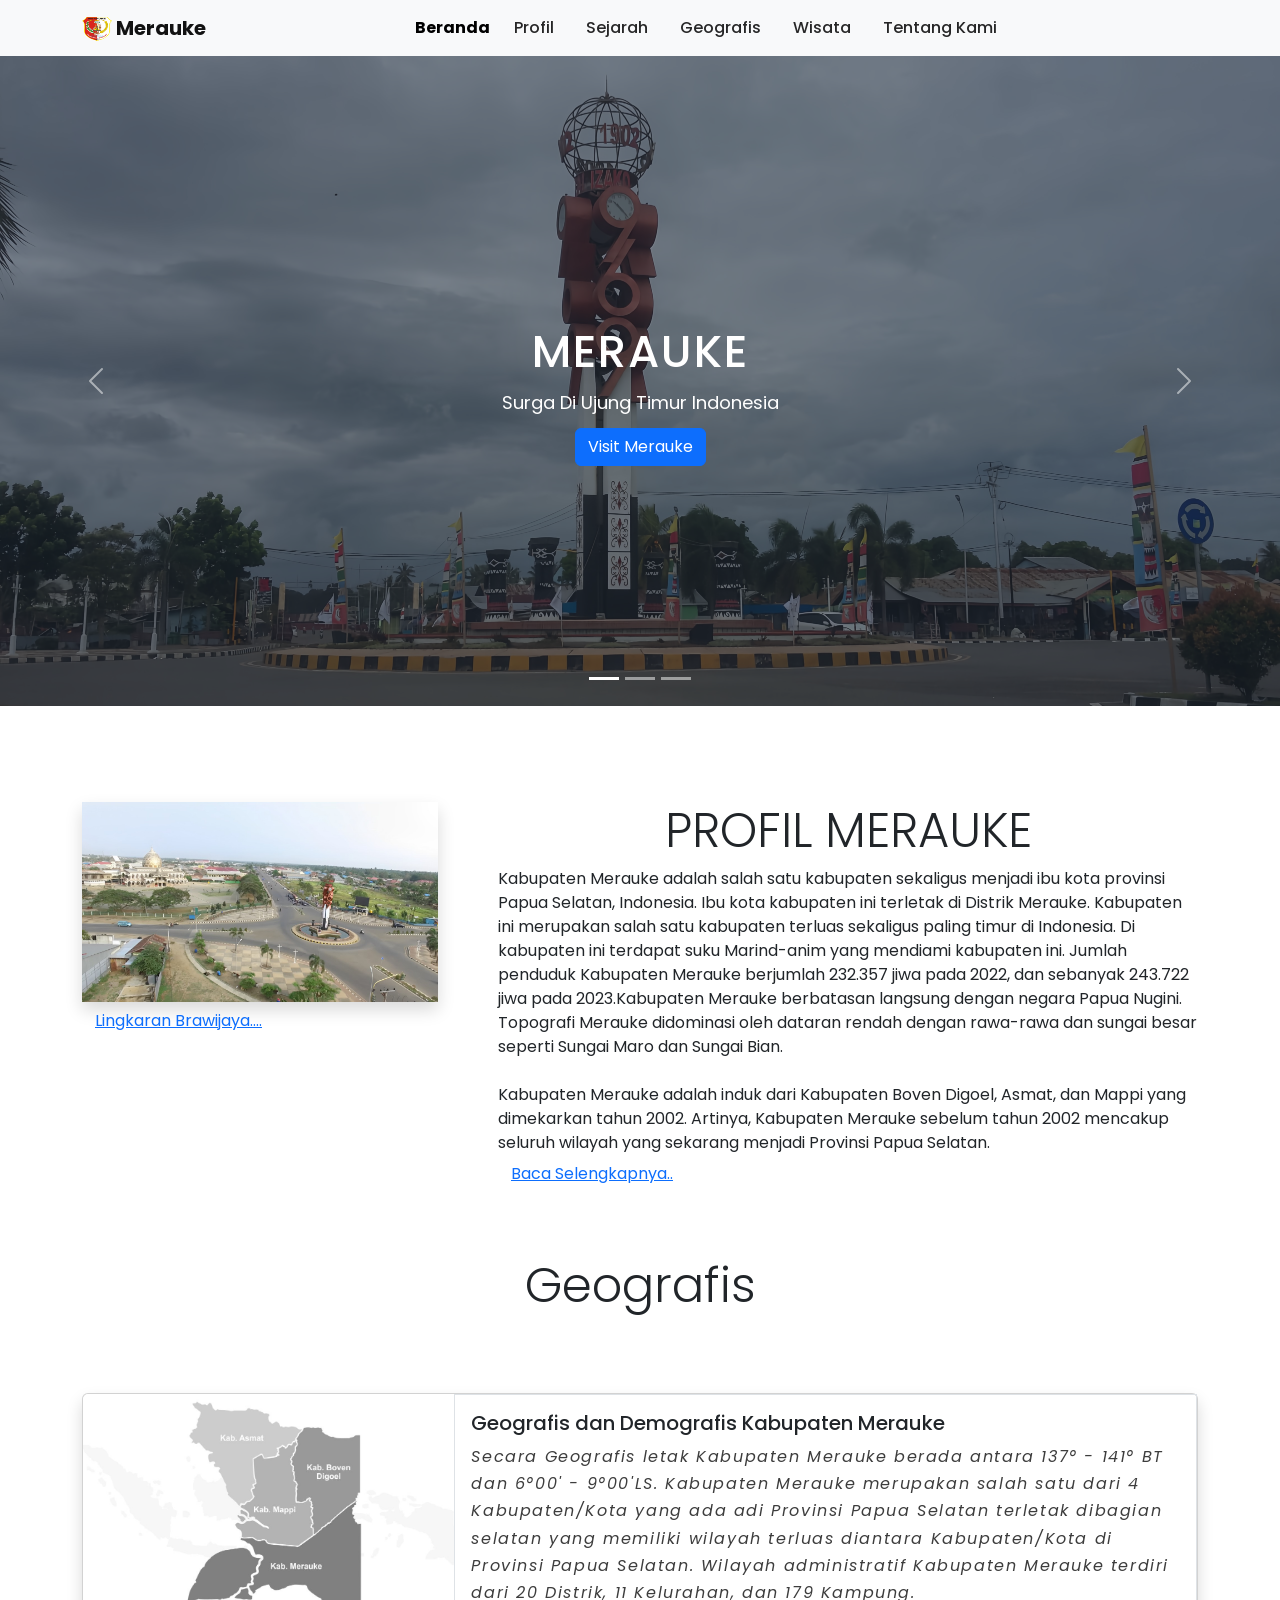
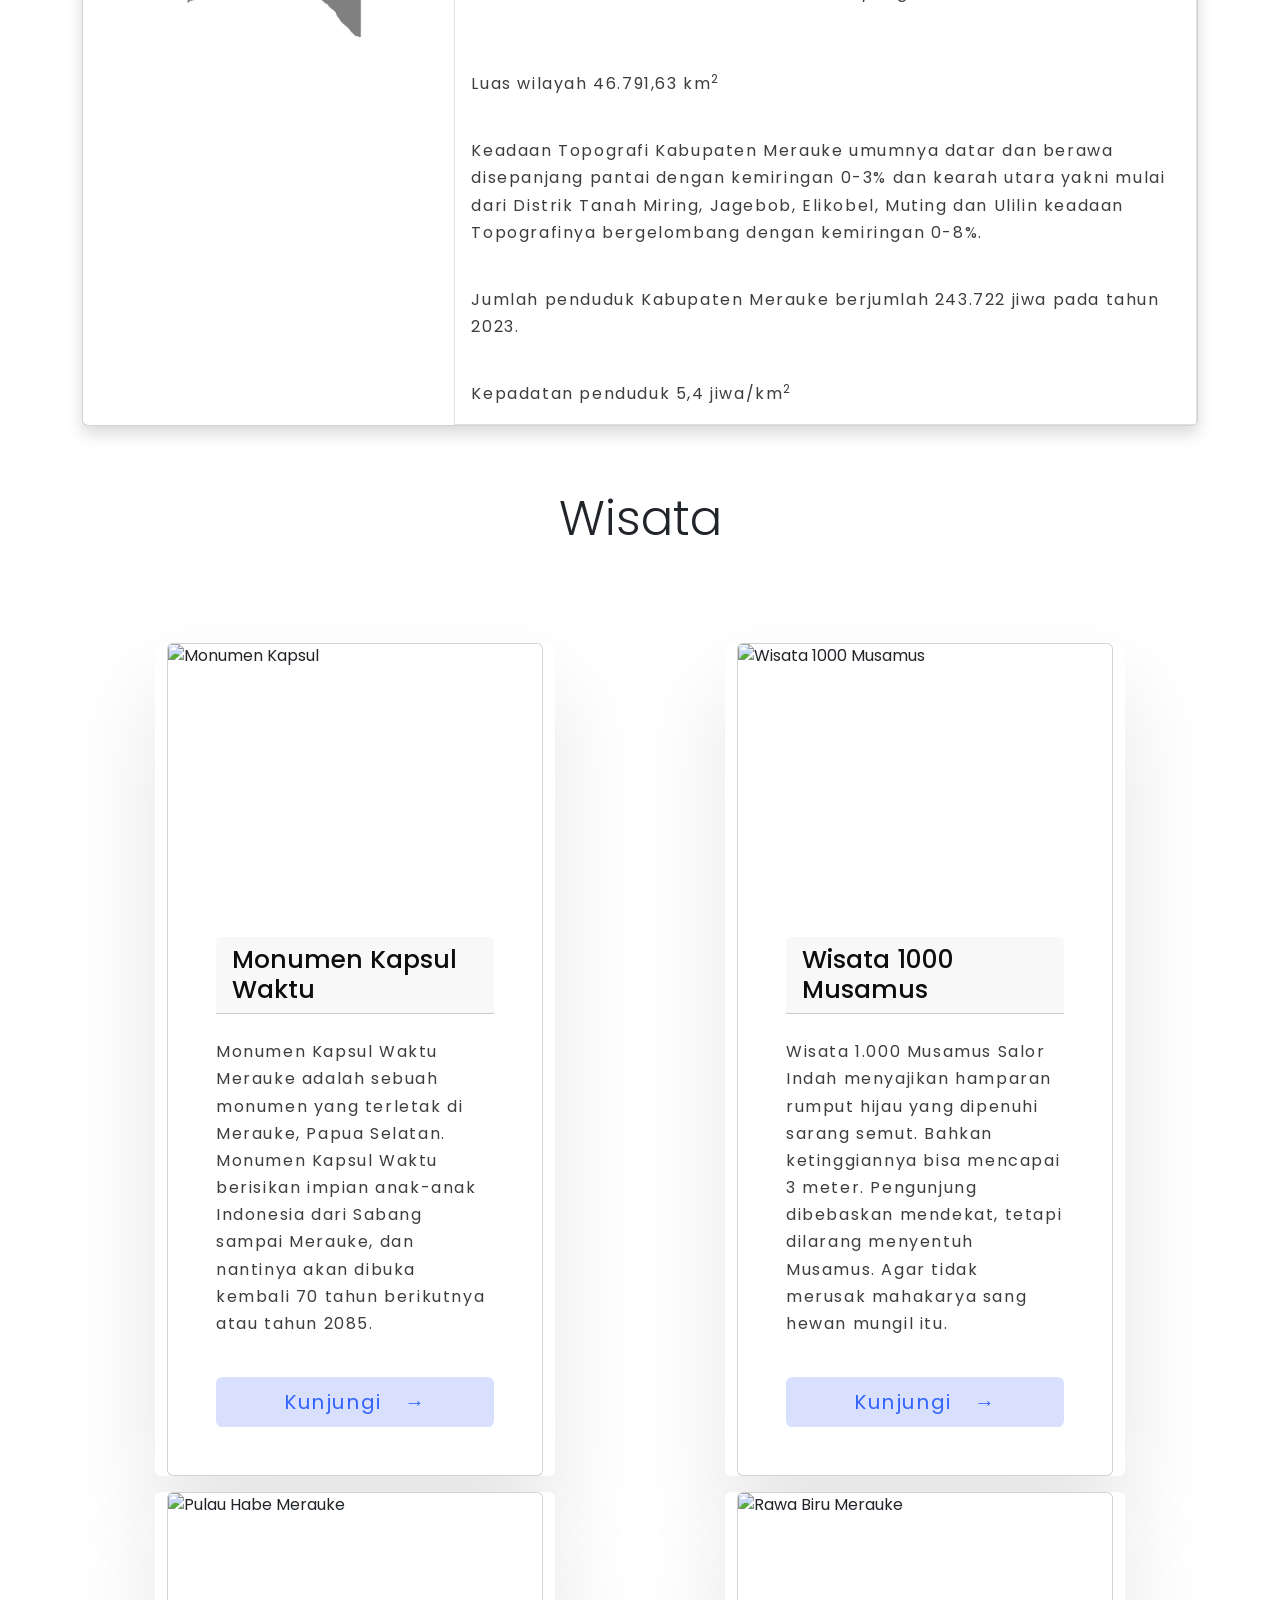
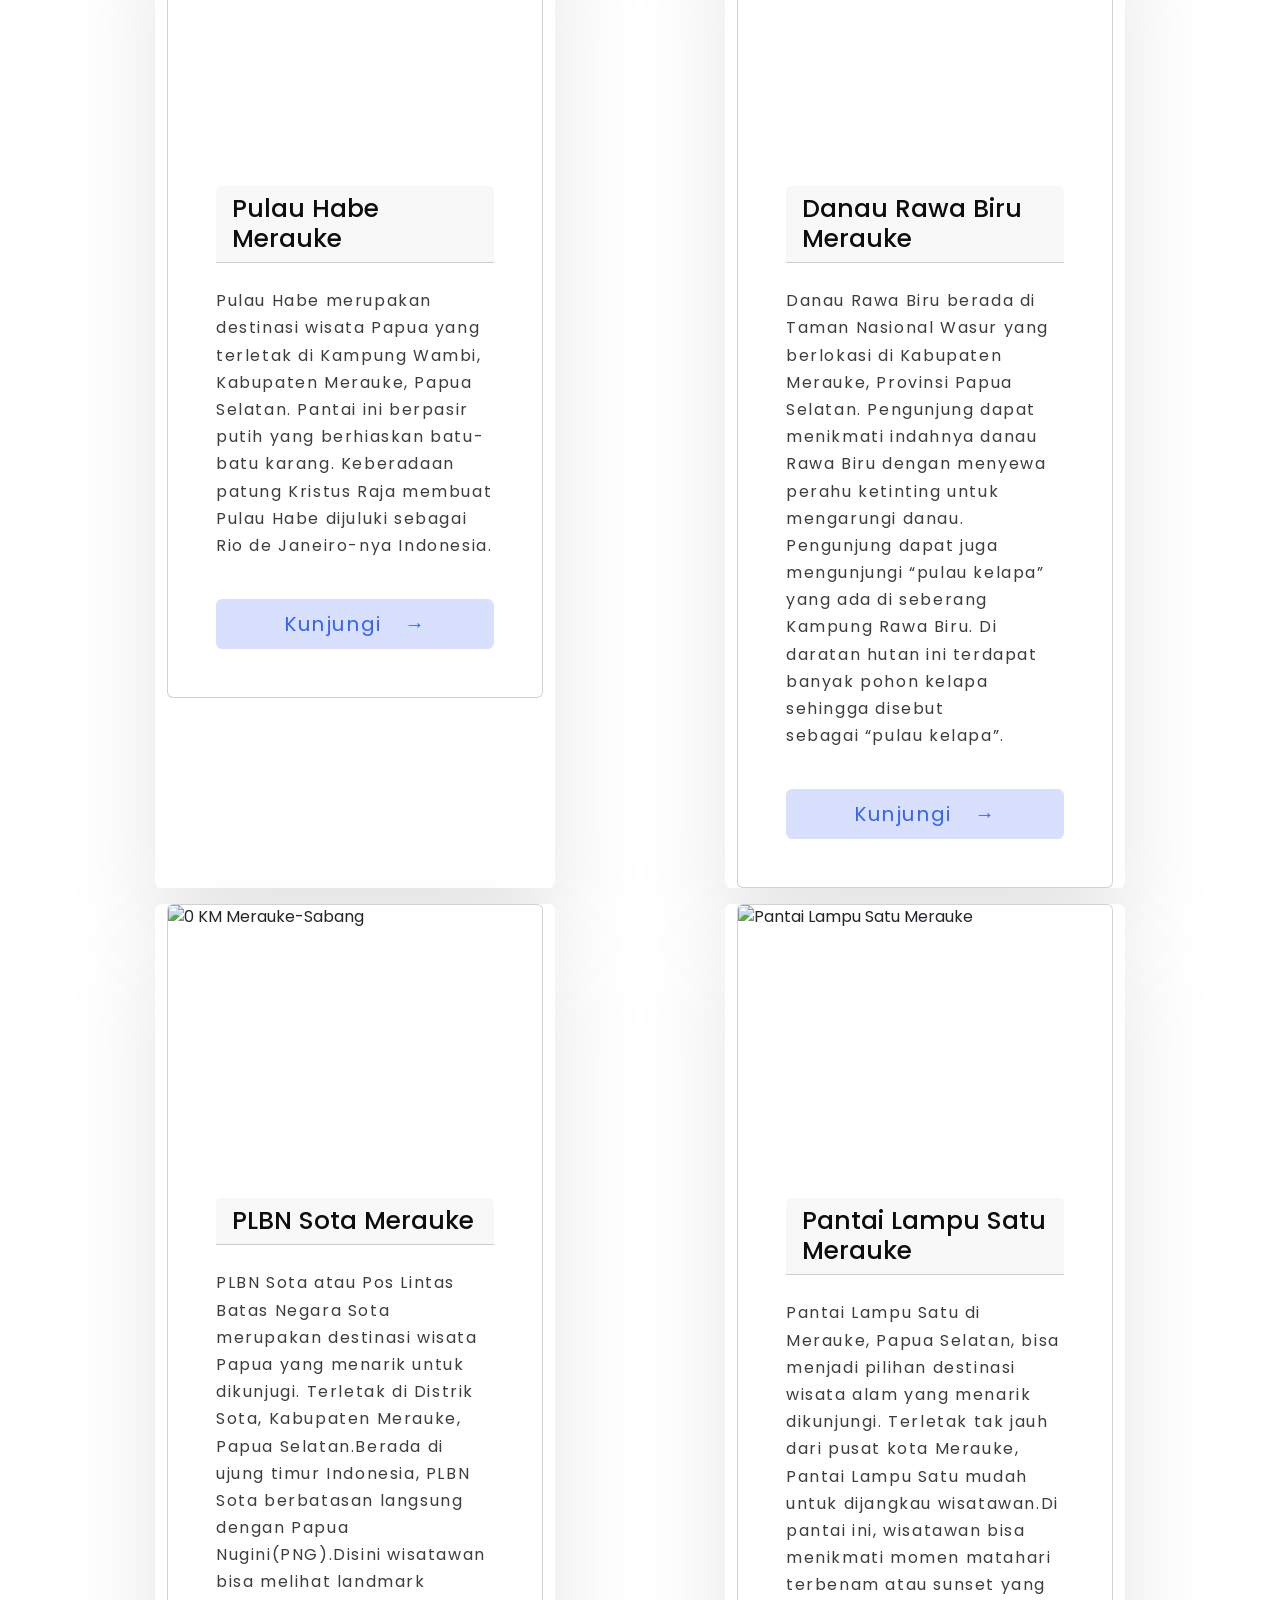
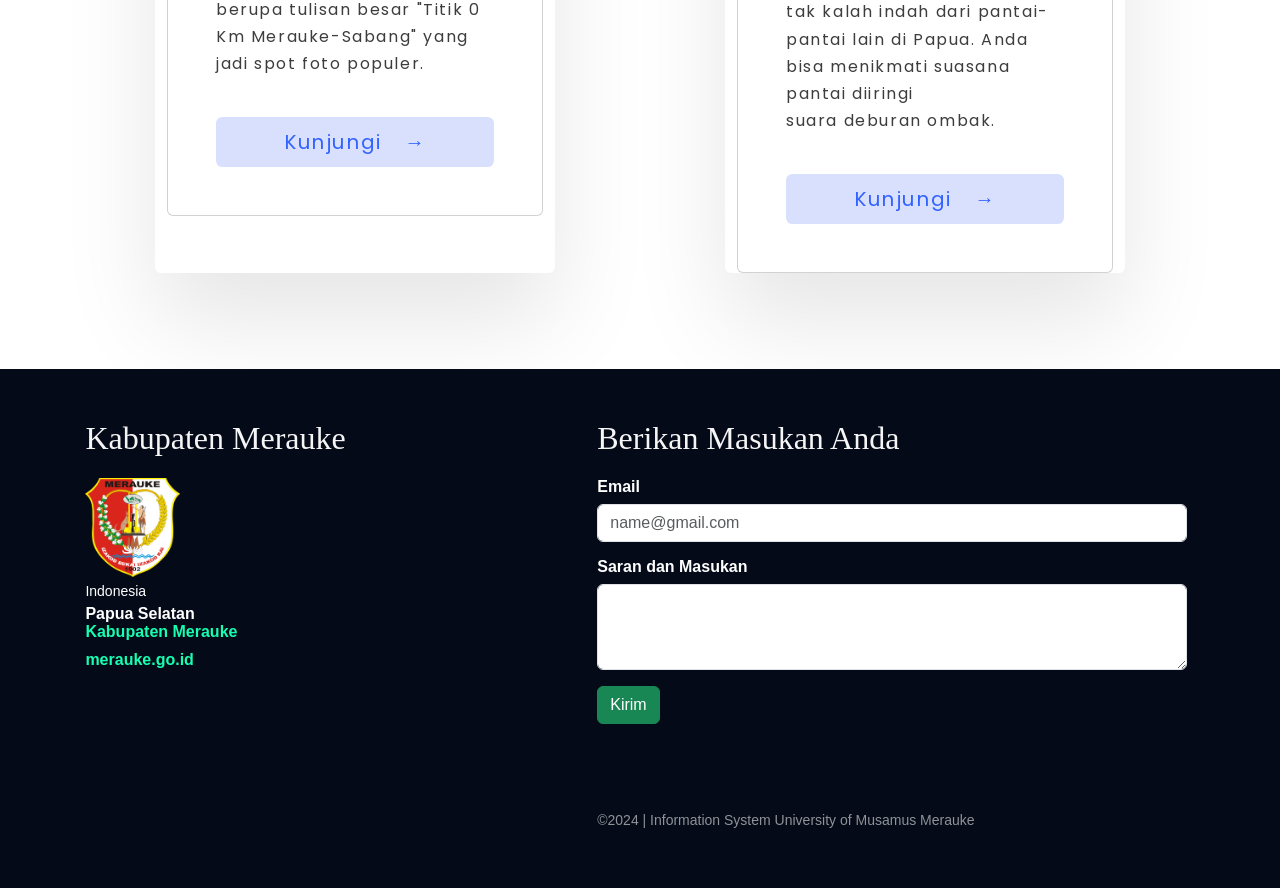
==== index.html @ 9623bc07 "Add files via upload" ====
<!DOCTYPE html>
<html lang="en">
  <head>
    <!-- Required meta tags -->
    <meta charset="utf-8" />
    <meta name="viewport" content="width=device-width, initial-scale=1" />

    <!-- Bootstrap CSS -->
    <link
      href="https://cdn.jsdelivr.net/npm/bootstrap@5.0.2/dist/css/bootstrap.min.css"
      rel="stylesheet"
      integrity="sha384-EVSTQN3/azprG1Anm3QDgpJLIm9Nao0Yz1ztcQTwFspd3yD65VohhpuuCOmLASjC"
      crossorigin="anonymous"
    />
    <!--font-->
    <link rel="preconnect" href="https://fonts.googleapis.com" />
    <link rel="preconnect" href="https://fonts.gstatic.com" crossorigin />
    <link
      href="https://fonts.googleapis.com/css2?family=Poppins:ital,wght@0,100;0,200;0,300;0,400;0,500;0,600;0,700;0,800;0,900;1,100;1,200;1,300;1,400;1,500;1,600;1,700;1,800;1,900&display=swap"
      rel="stylesheet"
    />
    <!--end font-->
    <title>Merauke</title>
    <link rel="shortcut icon" href="logo/merauke.ico" type="image/x-icon" />
    <link rel="stylesheet" href="style.css" />
  </head>
  <body>
    <!--navbar-->
    <nav class="navbar navbar-expand-lg navbar-light bg-light">
      <div class="container">
        <a class="navbar-brand" href="https://merauke.go.id/" target="_blank">
          <img src="logo/merauke.png" alt="" width="30" height="24" />
          Merauke</a
        >
        <button
          class="navbar-toggler"
          type="button"
          data-bs-toggle="collapse"
          data-bs-target="#navbarNav"
          aria-controls="navbarNav"
          aria-expanded="false"
          aria-label="Toggle navigation"
        >
          <span class="navbar-toggler-icon"></span>
        </button>
        <div class="collapse navbar-collapse" id="navbarNav">
          <ul class="navbar-nav mx-auto">
            <li class="nav-item">
              <a class="nav-link active" aria-current="page" href="index.html"
                >Beranda</a
              >
            </li>
            <li class="nav-item mx-2">
              <a class="nav-link" href="#Profil">Profil</a>
            </li>
            <li class="nav-ite mx-2">
              <a class="nav-link" href="sejarah.html">Sejarah</a>
            </li>
            <li class="nav-item mx-2">
              <a class="nav-link" href="#Geografis">Geografis</a>
            </li>
            <li class="nav-item mx-2">
              <a class="nav-link" href="#Wisata">Wisata</a>
            </li>
            <li class="nav-item mx-2">
              <a class="nav-link" href="#Tentang">Tentang Kami</a>
            </li>
            <li class="nav-item"></li>
          </ul>
        </div>
      </div>
    </nav>
    <!--end navbar-->
    <!--Carousel-->
    <div
      id="carouselExampleCaptions"
      class="carousel slide"
      data-bs-ride="carousel"
    >
      <div class="carousel-indicators">
        <button
          type="button"
          data-bs-target="#carouselExampleCaptions"
          data-bs-slide-to="0"
          class="active"
          aria-current="true"
          aria-label="Slide 1"
        ></button>
        <button
          type="button"
          data-bs-target="#carouselExampleCaptions"
          data-bs-slide-to="1"
          aria-label="Slide 2"
        ></button>
        <button
          type="button"
          data-bs-target="#carouselExampleCaptions"
          data-bs-slide-to="2"
          aria-label="Slide 3"
        ></button>
      </div>
      <div class="carousel-inner">
        <div class="carousel-item active">
          <img src="foto/libra.jpg" class="d-block w-100" alt="..." />
          <div class="carousel-caption">
            <h5 class="animated fadeInDown" style="animation-delay: 1s">
              Merauke
            </h5>
            <p lass="animated fadeInDown" style="animation-delay: 2s">
              Surga Di Ujung Timur Indonesia
            </p>
            <a
              class="btn btn-primary btn-m mt-2"
              href="https://www.expedia.co.id/Merauke.dx2333"
              target="_blank"
              role="button"
              >Visit Merauke</a
            >
          </div>
        </div>
        <div class="carousel-item">
          <img src="foto/musamus.jpg" class="d-block w-100" alt="..." />
          <div class="carousel-caption">
            <h5>Tanah Animha</h5>
            <p><b>Izakod Bekai Izakod Kai</b> | Satu Hati Satu Tujuan</p>
            <a
              class="btn btn-primary btn-m mt-2"
              href="https://backpackerjakarta.com/taman-1000-musamus-salor-dua-merauke/"
              target="_blank"
              role="button"
              >1000 MUSAMUS</a
            >
          </div>
        </div>
        <div class="carousel-item">
          <img src="foto/sota.jpg" class="d-block w-100" alt="..." />
          <div class="carousel-caption">
            <h5></h5>
            <br />
            <p>
              Maju Bersama Terwujudnya Merauke yang Siap, Mandiri, dan Sejahtera
            </p>
          </div>
        </div>
      </div>
      <button
        class="carousel-control-prev"
        type="button"
        data-bs-target="#carouselExampleCaptions"
        data-bs-slide="prev"
      >
        <span class="carousel-control-prev-icon" aria-hidden="true"></span>
        <span class="visually-hidden">Previous</span>
      </button>
      <button
        class="carousel-control-next"
        type="button"
        data-bs-target="#carouselExampleCaptions"
        data-bs-slide="next"
      >
        <span class="carousel-control-next-icon" aria-hidden="true"></span>
        <span class="visually-hidden">Next</span>
      </button>
    </div>
    <!--end Carousel-->
    <!--section profil-->
    <section>
      <div class="container">
        <div class="row mt-5">
          <div class="col-lg-4 col-md-12 col-12 mt-5">
            <div class="Profil-img  shadow">
              <img src="foto/libra mkq.jpg" alt="" class="img-fluid" />
            </div>
             <button type="button" class="btn btn-link">
                  <a
                    href="https://vt.tiktok.com/ZSYaNoqCB/"
                    target="_blank"
                    >   Lingkaran Brawijaya....</a
                  >
                </button>
          </div>
          <div class="col-lg-8 col-md-12 col-12 ps-lg-5 mt-md-5 mt-4">
            <div class="Profil-text">
              <h2 class="display-5 text-center" id="Profil">PROFIL MERAUKE</h2>
              <p>
                Kabupaten Merauke adalah salah satu kabupaten sekaligus menjadi
                ibu kota provinsi Papua Selatan, Indonesia. Ibu kota kabupaten
                ini terletak di Distrik Merauke. Kabupaten ini merupakan salah
                satu kabupaten terluas sekaligus paling timur di Indonesia. Di
                kabupaten ini terdapat suku Marind-anim yang mendiami kabupaten
                ini. Jumlah penduduk Kabupaten Merauke berjumlah 232.357 jiwa
                pada 2022, dan sebanyak 243.722 jiwa pada 2023.Kabupaten Merauke
                berbatasan langsung dengan negara Papua Nugini. Topografi
                Merauke didominasi oleh dataran rendah dengan rawa-rawa dan
                sungai besar seperti Sungai Maro dan Sungai Bian.
                <br />
                <br />
                Kabupaten Merauke adalah induk dari Kabupaten Boven Digoel,
                Asmat, dan Mappi yang dimekarkan tahun 2002. Artinya, Kabupaten
                Merauke sebelum tahun 2002 mencakup seluruh wilayah yang
                sekarang menjadi Provinsi Papua Selatan. <br />
                <button type="button" class="btn btn-link">
                  <a
                    href=" https://papua.bpk.go.id/kabupaten-merauke/"
                    target="_blank"
                    >Baca Selengkapnya..</a
                  >
                </button>
              </p>
            </div>
          </div>
        </div>
      </div>
    </section>
    <!--end section profil-->
    <!--geografis dan demografis-->
    <h2 class="display-5 text-center pt-5 pb-5" id="Geografis">Geografis</h2>
    <div class="container">
      <div class="card mb-3 shadow" style="margin-top: 30px">
        <div class="row g-0">
          <div class="col-md-4">
            <img src="Image/peta merauke.jpg" class="img-fluid rounded-start" />
          </div>
          <div class="col-md-8 border 2px">
            <div class="card-body">
              <h5 class="card-title">
                Geografis dan Demografis Kabupaten Merauke
              </h5>
              <p class="card-text">
                <i
                  >Secara Geografis letak Kabupaten Merauke berada antara
                  137&deg; - 141&deg; BT dan 6&deg;00' - 9&deg;00'LS. Kabupaten
                  Merauke merupakan salah satu dari 4 Kabupaten/Kota yang ada
                  adi Provinsi Papua Selatan terletak dibagian selatan yang
                  memiliki wilayah terluas diantara Kabupaten/Kota di Provinsi
                  Papua Selatan. Wilayah administratif Kabupaten Merauke terdiri
                  dari 20 Distrik, 11 Kelurahan, dan 179 Kampung.
                </i>
              </p>
              <br />
              <p class="card-text">Luas wilayah 46.791,63 km<sup>2</sup></p>
              <p class="card-text">
                Keadaan Topografi Kabupaten Merauke umumnya datar dan berawa
                disepanjang pantai dengan kemiringan 0-3% dan kearah utara yakni
                mulai dari Distrik Tanah Miring, Jagebob, Elikobel, Muting dan
                Ulilin keadaan Topografinya bergelombang dengan kemiringan 0-8%.
              </p>
              <p class="card-text">
                Jumlah penduduk Kabupaten Merauke berjumlah 243.722 jiwa pada
                tahun 2023.
              </p>
              <p class="card-text">
                Kepadatan penduduk 5,4 jiwa/km<sup>2</sup>
              </p>
            </div>
          </div>
        </div>
      </div>
    </div>

    <!--end geografis-->
    <!--wisata-->
    <h2 class="display-5 text-center pt-5 pb-5" id="Wisata">Wisata</h2>
    <div class="container mt-5">
      <div class="row">
        <div class="col-4 mx-auto mb-3">
          <div class="card ">
            <img
              class="card-img "
              src="image/wisata 1.jpeg"
              alt="Monumen Kapsul"
            />
            <div class="card-content">
              <h1 class="card-header">Monumen Kapsul Waktu</h1>
              <p class="card-text">
                Monumen Kapsul Waktu Merauke adalah sebuah monumen yang terletak
                di Merauke, Papua Selatan. Monumen Kapsul Waktu berisikan impian
                anak-anak Indonesia dari Sabang sampai Merauke, dan nantinya
                akan dibuka kembali 70 tahun berikutnya atau tahun 2085.
              </p>
              <a
                href="https://id.wikipedia.org/wiki/Monumen_Kapsul_Waktu_Merauke"
                class="card-btn" target="_blank"
                >Kunjungi <span>&rarr;</span></a
              >
            </div>
          </div>
        </div>
        <div class="col-4 mx-auto mb-3">
          <div class="card ">
            <img
              class="card-img  "
              src="image/wisata 2.jpg"
              alt="Wisata 1000 Musamus"
            />
            <div class="card-content">
              <h1 class="card-header">Wisata 1000 Musamus</h1>
              <p class="card-text">
                Wisata 1.000 Musamus Salor Indah menyajikan hamparan rumput
                hijau yang dipenuhi sarang semut. Bahkan ketinggiannya bisa
                mencapai 3 meter. Pengunjung dibebaskan mendekat, tetapi
                dilarang menyentuh Musamus. Agar tidak merusak mahakarya sang
                hewan mungil itu.
              </p>
              <a
                href="https://news.detik.com/berita/d-7078485/sejarah-taman-wisata-1-000-musamus-dulunya-cuma-lahan-tidur"
                class="card-btn" target="_blank"
                >Kunjungi <span>&rarr;</span></a
              >
            </div>
          </div>
        </div>
        <div class="col-4 mx-auto mb-3">
          <div class="card">
            <img
              class="card-img "
              src="image/wisata 3.jpg"
              alt="Pulau Habe Merauke"
            />
            <div class="card-content">
              <h1 class="card-header">Pulau Habe Merauke</h1>
              <p class="card-text">
                Pulau Habe merupakan destinasi wisata Papua yang terletak di
                Kampung Wambi, Kabupaten Merauke, Papua Selatan. Pantai ini
                berpasir putih yang berhiaskan batu-batu karang. Keberadaan
                patung Kristus Raja membuat Pulau Habe dijuluki sebagai Rio de
                Janeiro-nya Indonesia.
              </p>
              <a
                href="https://youtu.be/j6qbrSPjtPo?si=axM-kx4IJckxjvYn"
                class="card-btn" target="_blank"
                >Kunjungi <span>&rarr;</span></a
              >
            </div>
          </div>
        </div>
        <div class="col-4 mx-auto mb-3">
          <div class="card">
            <img
              class="card-img "
              src="image/wisata 4.jpeg"
              alt="Rawa Biru Merauke"
            />
            <div class="card-content">
              <h1 class="card-header">Danau Rawa Biru Merauke</h1>
              <p class="card-text">
                Danau Rawa Biru berada di Taman Nasional Wasur yang berlokasi di
                Kabupaten Merauke, Provinsi Papua Selatan. Pengunjung dapat
                menikmati indahnya danau Rawa Biru dengan menyewa perahu
                ketinting untuk mengarungi danau. Pengunjung dapat juga
                mengunjungi “pulau kelapa” yang ada di seberang Kampung Rawa
                Biru. Di daratan hutan ini terdapat banyak pohon kelapa sehingga
                disebut sebagai “pulau kelapa”.
              </p>
              <a
                href="https://papua.tribunnews.com/2022/09/20/wisata-papua-pesona-danau-rawa-biru-di-merauke"
                class="card-btn" target="_blank"
                >Kunjungi <span>&rarr;</span></a
              >
            </div>
          </div>
        </div>
        <div class="col-4 mx-auto mb-3">
          <div class="card">
            <img
              class="card-img "
              src="image/wisata 5.jpg"
              alt="0 KM Merauke-Sabang"
            />
            <div class="card-content">
              <h1 class="card-header">PLBN Sota Merauke</h1>
              <p class="card-text">
                PLBN Sota atau Pos Lintas Batas Negara Sota merupakan destinasi
                wisata Papua yang menarik untuk dikunjugi. Terletak di Distrik
                Sota, Kabupaten Merauke, Papua Selatan.Berada di ujung timur
                Indonesia, PLBN Sota berbatasan langsung dengan Papua
                Nugini(PNG).Disini wisatawan bisa melihat landmark berupa
                tulisan besar "Titik 0 Km Merauke-Sabang" yang jadi spot foto
                populer.
              </p>
              <a
                href="https://papua.tribunnews.com/2022/07/12/wisata-papua-melihat-titik-0-km-indonesia-di-plbn-sota-merauke"
                class="card-btn" target="_blank"
                >Kunjungi <span>&rarr;</span></a
              >
            </div>
          </div>
        </div>
        <div class="col-4 mx-auto mb-3">
          <div class="card">
            <img
              class="card-img "
              src="image/wisata 6.webp"
              alt="Pantai Lampu Satu Merauke"
            />
            <div class="card-content">
              <h1 class="card-header">Pantai Lampu Satu Merauke</h1>
              <p class="card-text">
                Pantai Lampu Satu di Merauke, Papua Selatan, bisa menjadi
                pilihan destinasi wisata alam yang menarik dikunjungi. Terletak
                tak jauh dari pusat kota Merauke, Pantai Lampu Satu mudah untuk
                dijangkau wisatawan.Di pantai ini, wisatawan bisa menikmati
                momen matahari terbenam atau sunset yang tak kalah indah dari
                pantai-pantai lain di Papua. Anda bisa menikmati suasana pantai
                diiringi suara deburan ombak.
              </p>
              <a
                href="https://papua.tribunnews.com/2022/07/12/wisata-papua-cantiknya-pantai-lampu-satu-di-merauke"
                class="card-btn" target="_blank"
                >Kunjungi <span>&rarr;</span></a
              >
            </div>
          </div>
        </div>
      </div>
    </div>
    <!--end wisata-->
   
     <!--footer-->
<footer class="footer " id="Tentang">
<div class="footer-left">
  <h6>Kabupaten Merauke</h6>
  <div class="credit-card"><a class="mt-3" href="https://maps.app.goo.gl/wSgfzX8U8puK6Mp68" target="_blank">
    <img src="logo/merauke.png" alt=""></a>
  </div>
  <div>
    <i class="fa fa-map-marker"></i>
    <p ><span>Indonesia</span> Papua Selatan<a class="mt-3" href="https://maps.app.goo.gl/wSgfzX8U8puK6Mp68" target="_blank"> <br>
      Kabupaten Merauke </a></p>
  </div>
  <div>
    <i class="fa fa-envelope mt-5"></i>
    <p><a href="https://merauke.go.id/" target="_blank">merauke.go.id</a></p>
  </div>
</div>
</div>   
<div class="footer-right ">
  <span><h6>Berikan Masukan Anda</h6></span>
  <div class="mb-3">
  <label for="exampleFormControlInput1" class="form-label text-white" >Email </label>
  <input type="email" class="form-control" id="exampleFormControlInput1" placeholder="name@gmail.com">
</div>
<div class="mb-3">
  <label for="exampleFormControlTextarea1" class="form-label text-white" >Saran dan Masukan</label>
  <textarea class="form-control" id="exampleFormControlTextarea1" rows="3" ></textarea>
</div>
<div class="col-auto">
    <button type="submit" class="btn btn-success">Kirim</button>
 <p class="footer-copyright">&copy;2024 | Information System University of Musamus Merauke</p>
</div>
</footer>

<!--end footer-->
    
    
    <script
      src="https://cdn.jsdelivr.net/npm/bootstrap@5.0.2/dist/js/bootstrap.bundle.min.js"
      integrity="sha384-MrcW6ZMFYlzcLA8Nl+NtUVF0sA7MsXsP1UyJoMp4YLEuNSfAP+JcXn/tWtIaxVXM"
      crossorigin="anonymous"
    >
    </script>
  </body>
</html>
---- style.css ----
body {
  font-family: "Poppins", sans-serif;
  scroll-behavior: smooth;
}
.navbar-brand {
  font-weight: 700;
  font-size: 20px;
  color: #121212;
}
.nav-link {
  font-size: 16px;
}
.nav-link.active {
  font-weight: 700;
}
.nav-link {
  color: #000000d8;
  font-weight: 500;
  position: relative;
}
.nav-link:hover,
.nav-link.active {
  color: #121212;
}
@media (min-width: 991px) {
  .nav-link::before {
    content: "";
    position: absolute;
    bottom: 0;
    left: 50%;
    transform: translateX(-50%);
    width: 0;
    height: 2px;
    background-color: #25c1e8;
    visibility: hidden;
    transition: 0.4s ease-in-out;
  }
  .nav-link:hover::before,
  .nav-link:active::before {
    width: 100%;
    visibility: visible;
  }
}
.carousel-item {
  height: 100%;
  min-height: 300px;
}
.carousel-caption {
  bottom: 220px;
  z-index: 2;
}
.carousel-caption h5 {
  font-size: 45px;
  text-transform: uppercase;
  letter-spacing: 2px;
  margin-top: 100%;
}
.carousel-caption p {
  width: 60%;
  margin: auto;
  font-size: 18px;
  line-height: 1.8;
}
.carousel-inner:before {
  content: "";
  position: absolute;
  width: 100%;
  height: 100%;
  top: 0;
  left: 0;
  background: rgba(35, 44, 58, 0.5);
  z-index: 1;
}
.navbar .appbtn {
  display: none;
}

@media only screen and (min-width: 767px) and (max-width: 991) {
  .carousel-caption {
    bottom: 370px;
  }
  .carousel-caption p {
    width: 100%;
  }
}

@media only screen and (max-width: 767px) {
  .navbar-nav {
    text-align: center;
  }
  .carousel-caption {
    bottom: 125px;
  }
  .carousel-caption h5 {
    font-size: 17px;
  }
  .carousel-caption p {
    width: 100%;
    line-height: 1.6;
    font-size: 12px;
  }
}
.h6 {
  font-family: "Poppins", sans-serif;
  text-align: center;
  align-items: center;
}

.col-4 {
  background-color: #fff;
  border-radius: 0.4rem;
  overflow: hidden;
  box-shadow: 0 3rem 6rem rgba(0, 0, 0, 0.1);
  cursor: pointer;
  transition: 0.2s;
  width: 25rem;
  align-items: center;
}

.col-4:hover {
  transform: translateY(-0.5%);
  box-shadow: 0 4rem 8rem rgba(0, 0, 0, 0.5);
}

.card {
  display: flex;
  justify-content: center;
  gap: 5px;
}

.card-img {
  display: block;
  width: 100%;
  height: 15rem;
  object-fit: cover;
}

.card-content {
  padding: 3rem;
}

.card-header {
  font-size: 25px;
  font-weight: 500;
  color: #0d0d0d;
  margin-bottom: 1.5rem;
}

.card-text {
  letter-spacing: 0.1rem;
  line-height: 1.7;
  color: #3d3d3d;
  margin-bottom: 2.5rem;
}

.card-btn {
  display: block;
  width: 100%;
  padding: 10px;
  font-size: 20px;
  text-align: center;
  color: #3363ff;
  background-color: #d8e0fd;
  border: none;
  border-radius: 0.4rem;
  transition: 0.2s;
  cursor: pointer;
  letter-spacing: 0.1rem;
  text-decoration: none;
}

.card-btn span {
  margin-left: 1rem;
  transition: 0.2s;
}

.card-btn:hover,
.card-btn:active {
  background-color: #c2cffc;
}

.card-btn:hover span,
.card-btn:active span {
  margin-left: 5px;
}
footer {
  position: relative;
  bottom: 0;
}
.footer {
  background-color: #040a18;
  box-sizing: border-box;
  width: 100%;
  text-align: left;
  font: bold 16px sans-serif;
  padding: 50px 50px 60px 50px;
  margin-top: 80px;
}
.footer .footer-left,
.footer .footer-right {
  display: inline-block;
  vertical-align: top;
}
@media (max-height: 800px) {
  .footer {
    position: static;
  }
  header {
    padding-top: 40px;
  }
}

.footer .footer-left {
  width: 40%;
  margin-left: 3%;
}
.footer h6 {
  color: #f5f5f5;
  margin: 0;
  font-size: xx-large;
  padding-bottom: 20px;
  font-family: Georgia, "Times New Roman", Times, serif;
}
.footer .footer-left img {
  width: 20%;
  vertical-align: middle;
}
.footer .footer-copyright {
  color: #8f9296;
  font-size: 14px;
  font-weight: normal;
  margin: 0;
  padding-top: 15%;
}
.footer .footer-left i {
  background-color: #33383b;
  color: #ffffff;
  font-size: 30px;
  width: 20%;
  height: 30px;
  border-radius: 50%;
  text-align: center;
  line-height: 42px;
  vertical-align: middle;
}
.footer .footer-left i.fa-envelope {
  font-size: 15px;
  line-height: 38px;
}
.footer .footer-left p {
  display: inline-block;
  color: #ffffff;
  vertical-align: middle;
  margin: 0px;
}
.footer .footer-left p span {
  display: block;
  font-weight: normal;
  font-size: 14px;
  line-height: 2;
}
.footer .footer-left p a {
  color: rgb(22, 255, 177);
  text-decoration: none;
}
.footer .footer-right {
  width: 50%;
  margin-left: 3%;
}
.footer .footer-about {
  line-height: 20px;
  color: #92999f;
  font-size: 13px;
  font-weight: normal;
  margin: 0px;
}
.footer .footer-about span {
  display: block;
  color: #ffffff;
  font-size: 18px;
  font-weight: bold;
  margin-bottom: 20px;
}
.footer .footer-media {
  margin-top: 25px;
}
.footer .footer-media a {
  display: inline-block;
  width: 45px;
  height: 45px;
  cursor: pointer;
  background-color: #33383b;
  border-radius: 50%;
  font-size: 20px;
  color: #ffffff;
  text-align: center;
  line-height: 50px;
  margin-right: 3px;
  margin-bottom: 5px;
}
.footer .footer-media a:hover {
  background-color: rgb(7, 174, 118);
}
@media (mas-width: 880px) {
  .footer .footer-left,
  .footer .footer-center,
  .footer .footer-right {
    display: block;
    width: 100%;
    margin-bottom: 40px;
    text-align: left;
  }
  .footer .footer-left i {
    margin-left: 0px;
  }
}
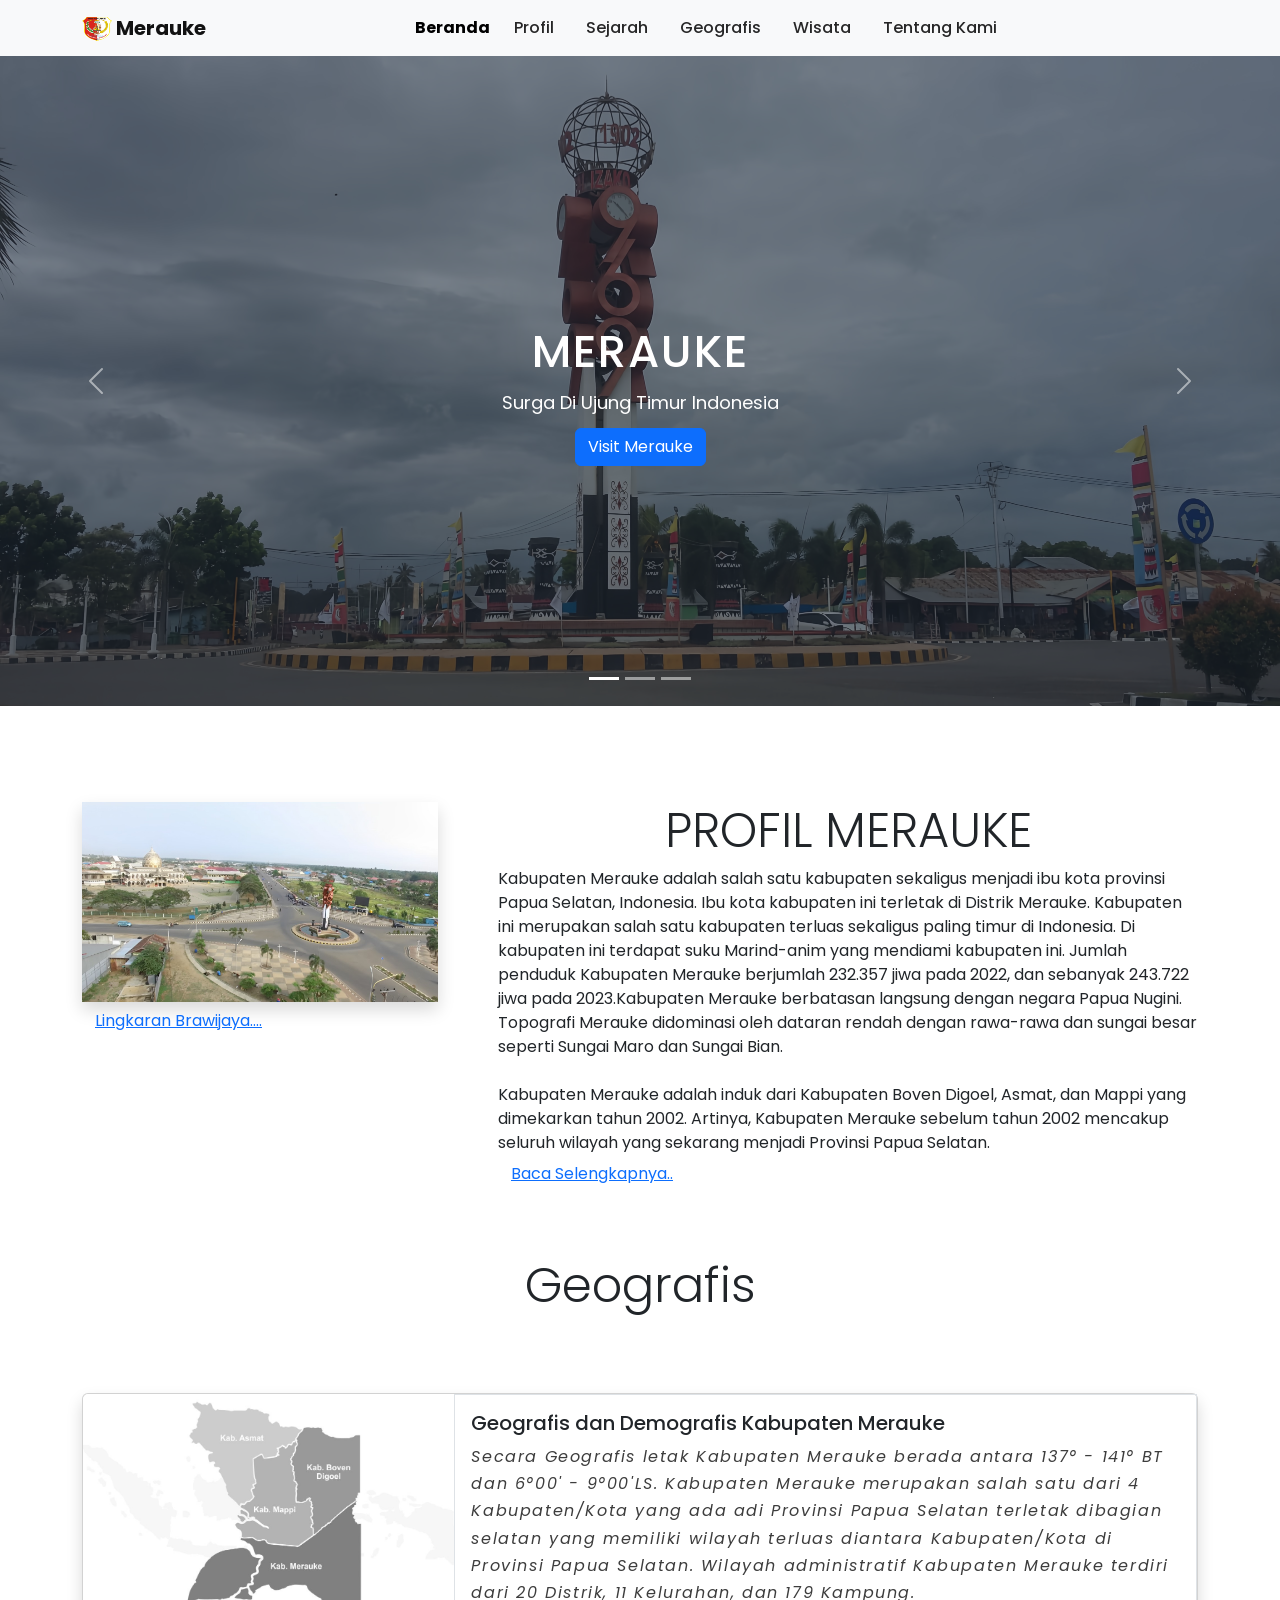
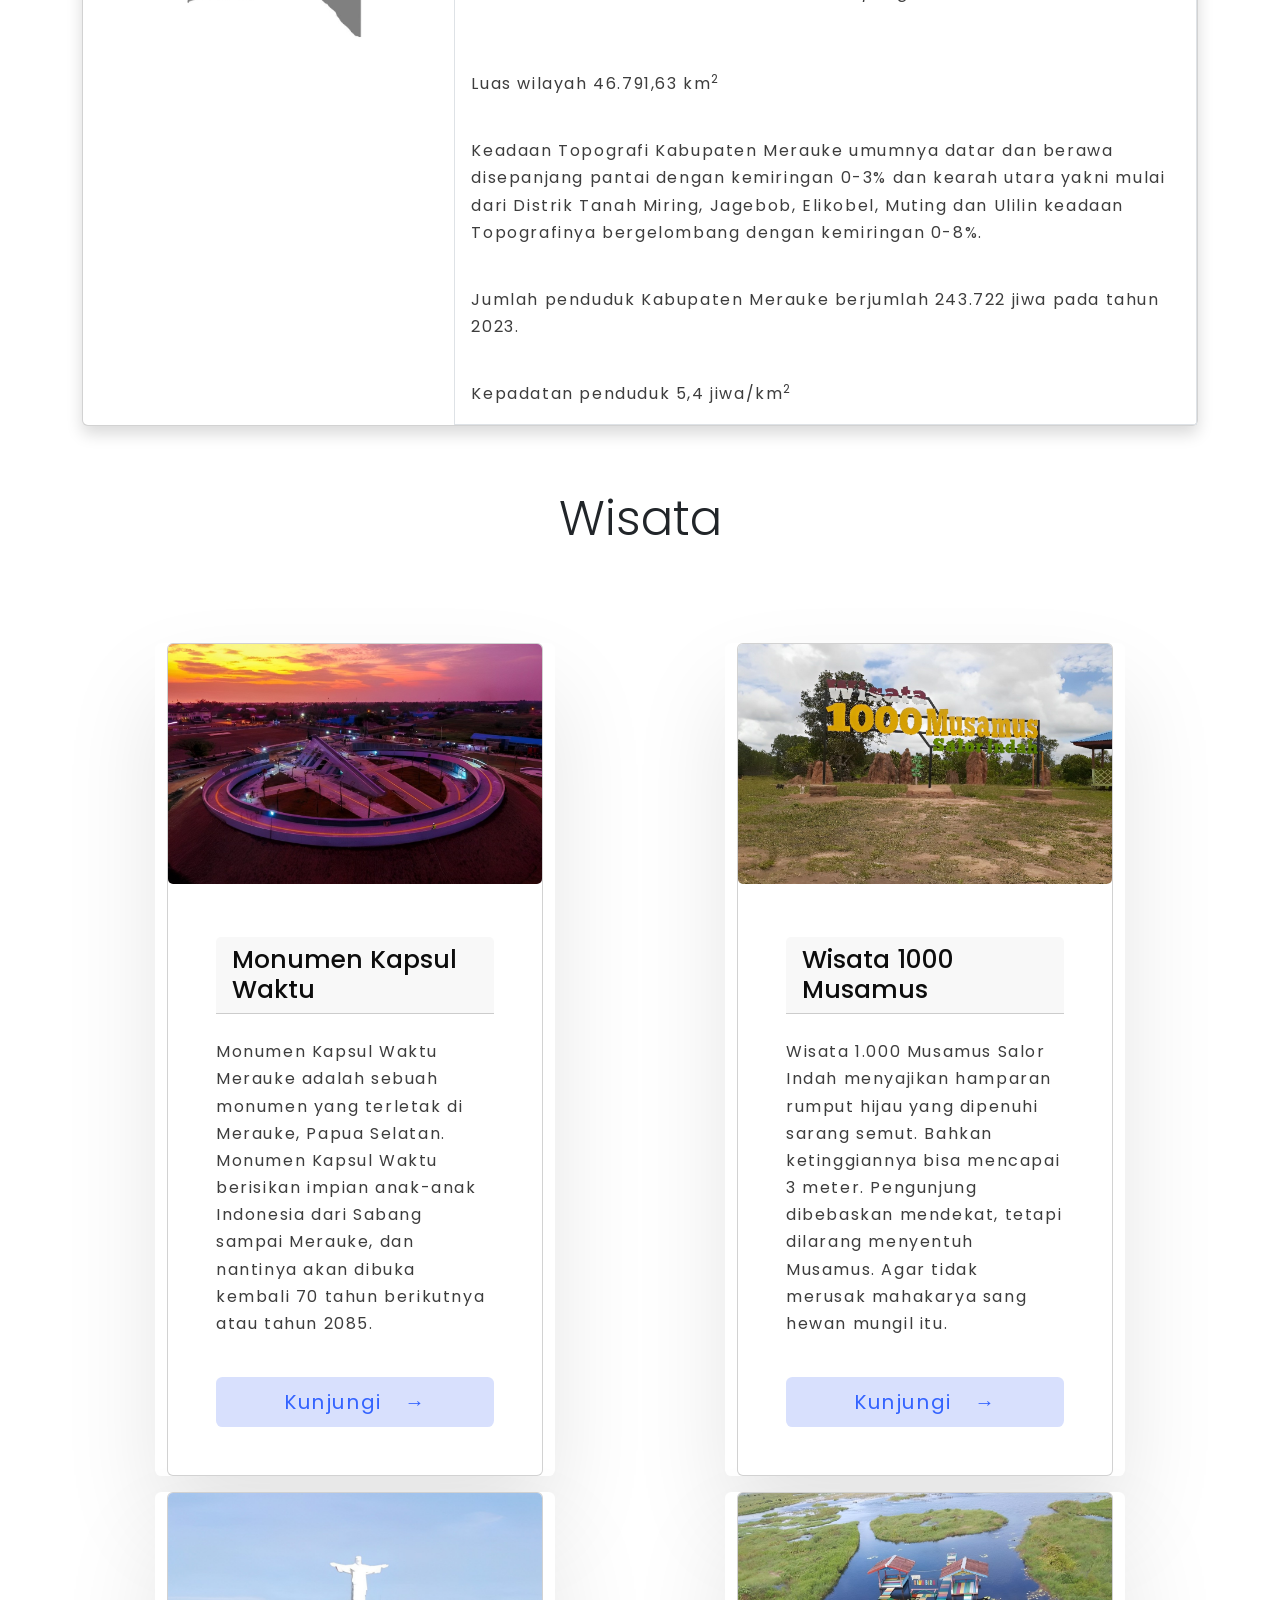
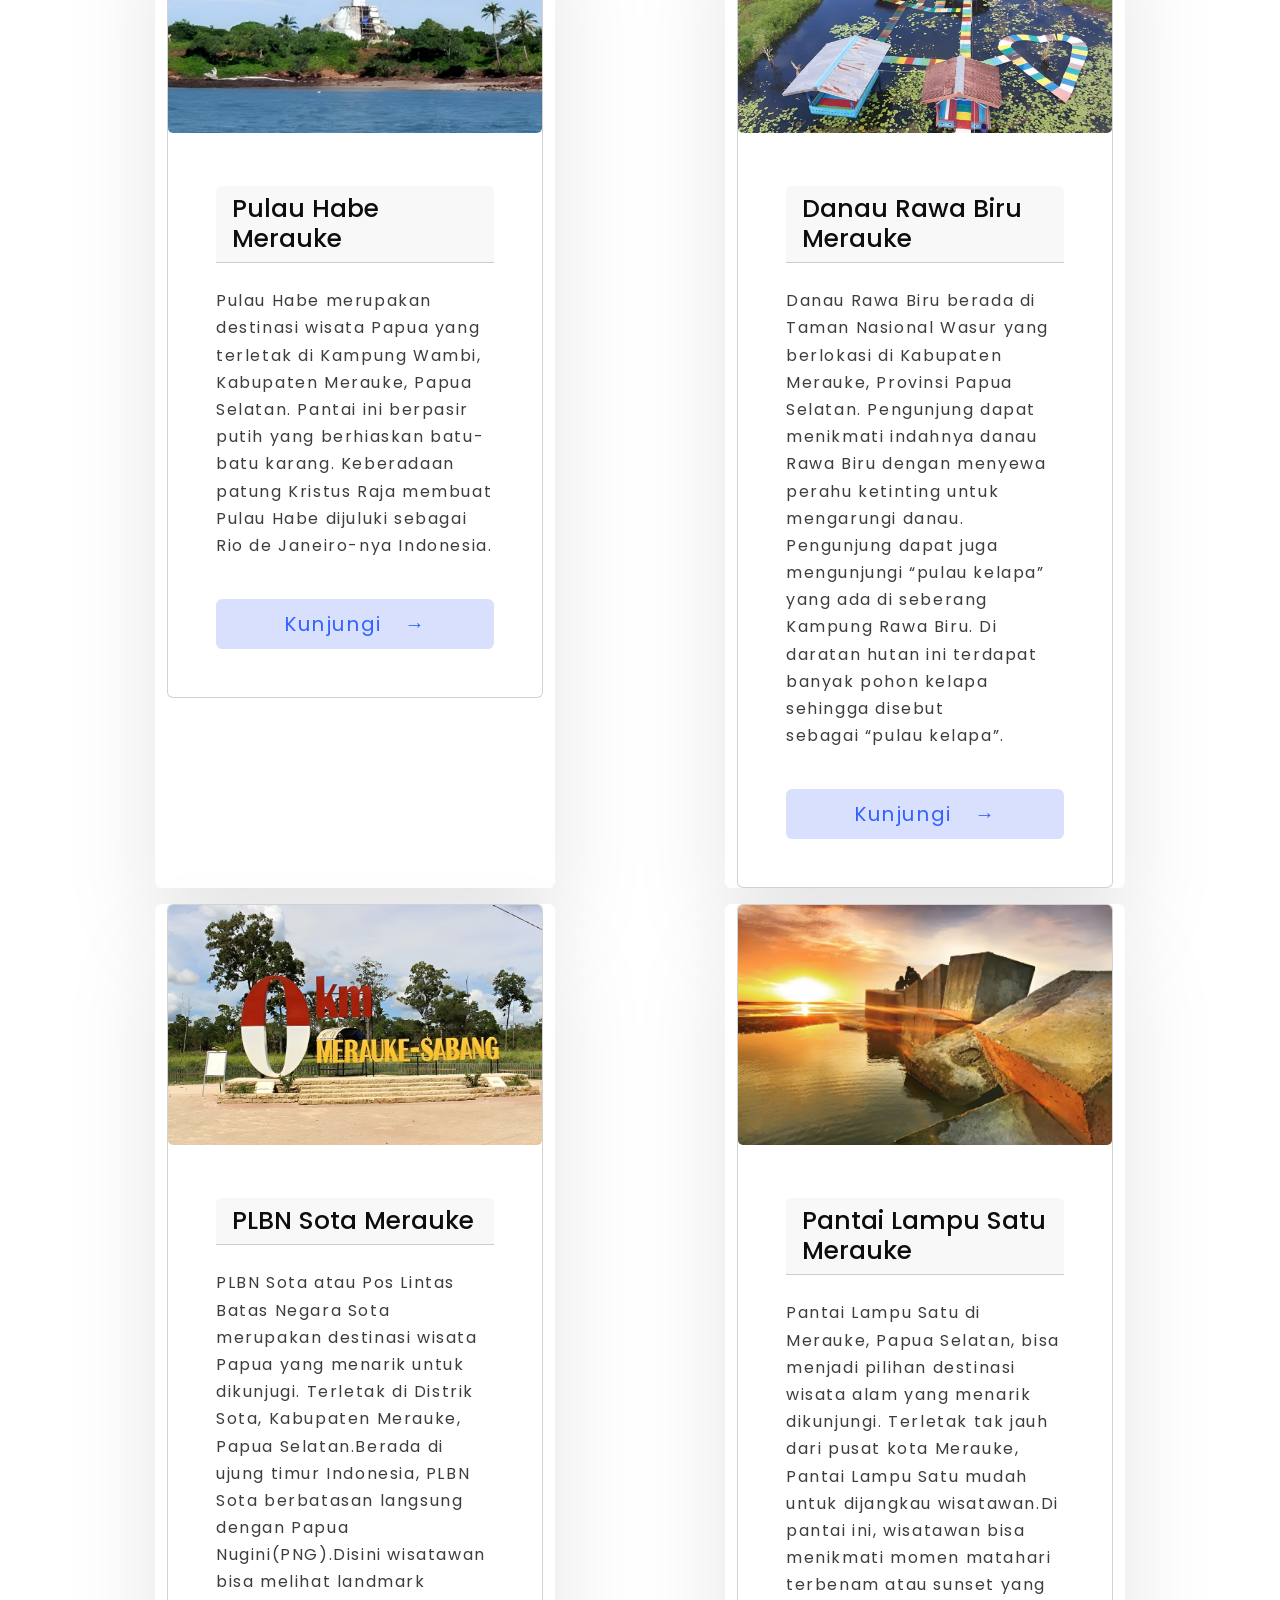
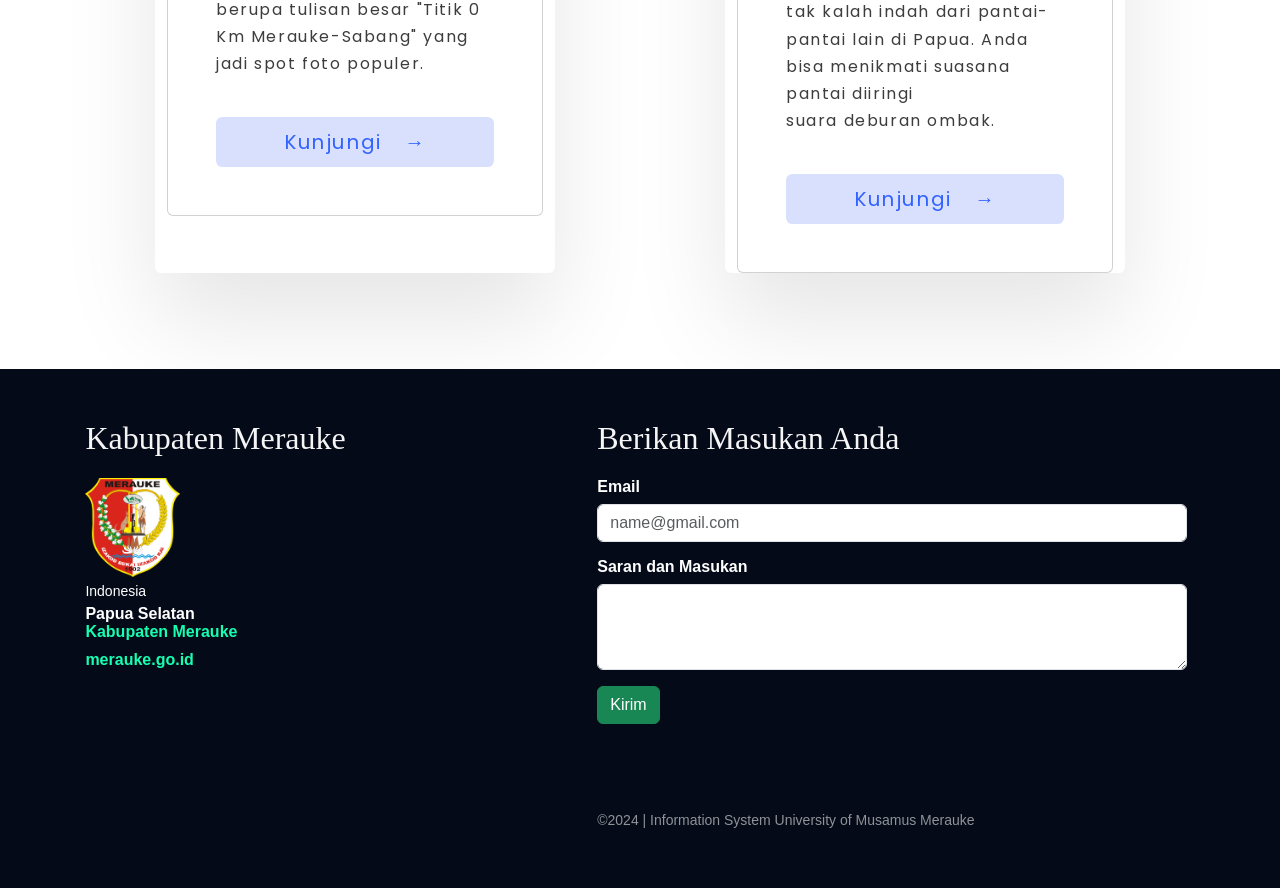
==== commit 67f64b9a: "index.html" ====
--- a/index.html
+++ b/index.html
@@ -267,7 +267,7 @@
           <div class="card ">
             <img
               class="card-img "
-              src="image/wisata 1.jpeg"
+              src="Image/wisata 1.jpeg"
               alt="Monumen Kapsul"
             />
             <div class="card-content">
@@ -290,7 +290,7 @@
           <div class="card ">
             <img
               class="card-img  "
-              src="image/wisata 2.jpg"
+              src="Image/wisata 2.jpg"
               alt="Wisata 1000 Musamus"
             />
             <div class="card-content">
@@ -314,7 +314,7 @@
           <div class="card">
             <img
               class="card-img "
-              src="image/wisata 3.jpg"
+              src="Image/wisata 3.jpg"
               alt="Pulau Habe Merauke"
             />
             <div class="card-content">
@@ -338,7 +338,7 @@
           <div class="card">
             <img
               class="card-img "
-              src="image/wisata 4.jpeg"
+              src="Image/wisata 4.jpeg"
               alt="Rawa Biru Merauke"
             />
             <div class="card-content">
@@ -364,7 +364,7 @@
           <div class="card">
             <img
               class="card-img "
-              src="image/wisata 5.jpg"
+              src="Image/wisata 5.jpg"
               alt="0 KM Merauke-Sabang"
             />
             <div class="card-content">
@@ -390,7 +390,7 @@
           <div class="card">
             <img
               class="card-img "
-              src="image/wisata 6.webp"
+              src="Image/wisata 6.webp"
               alt="Pantai Lampu Satu Merauke"
             />
             <div class="card-content">
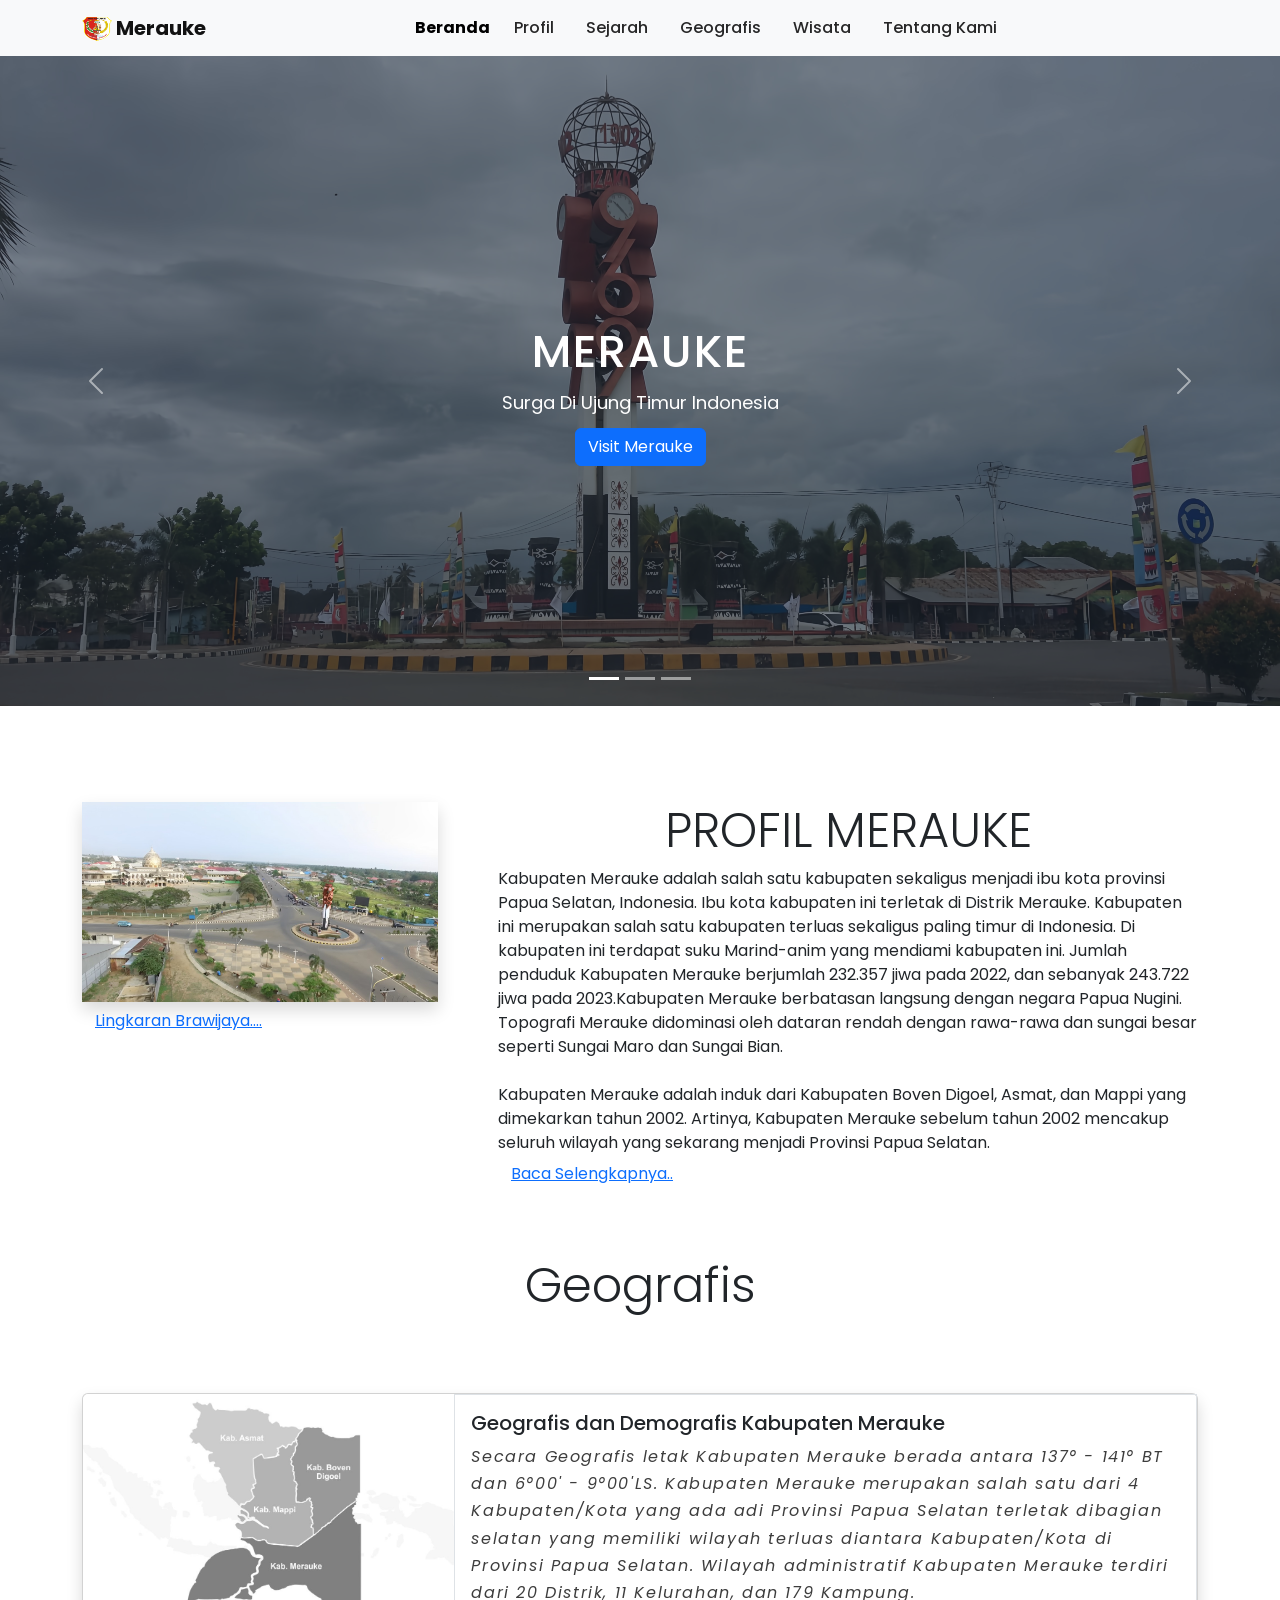
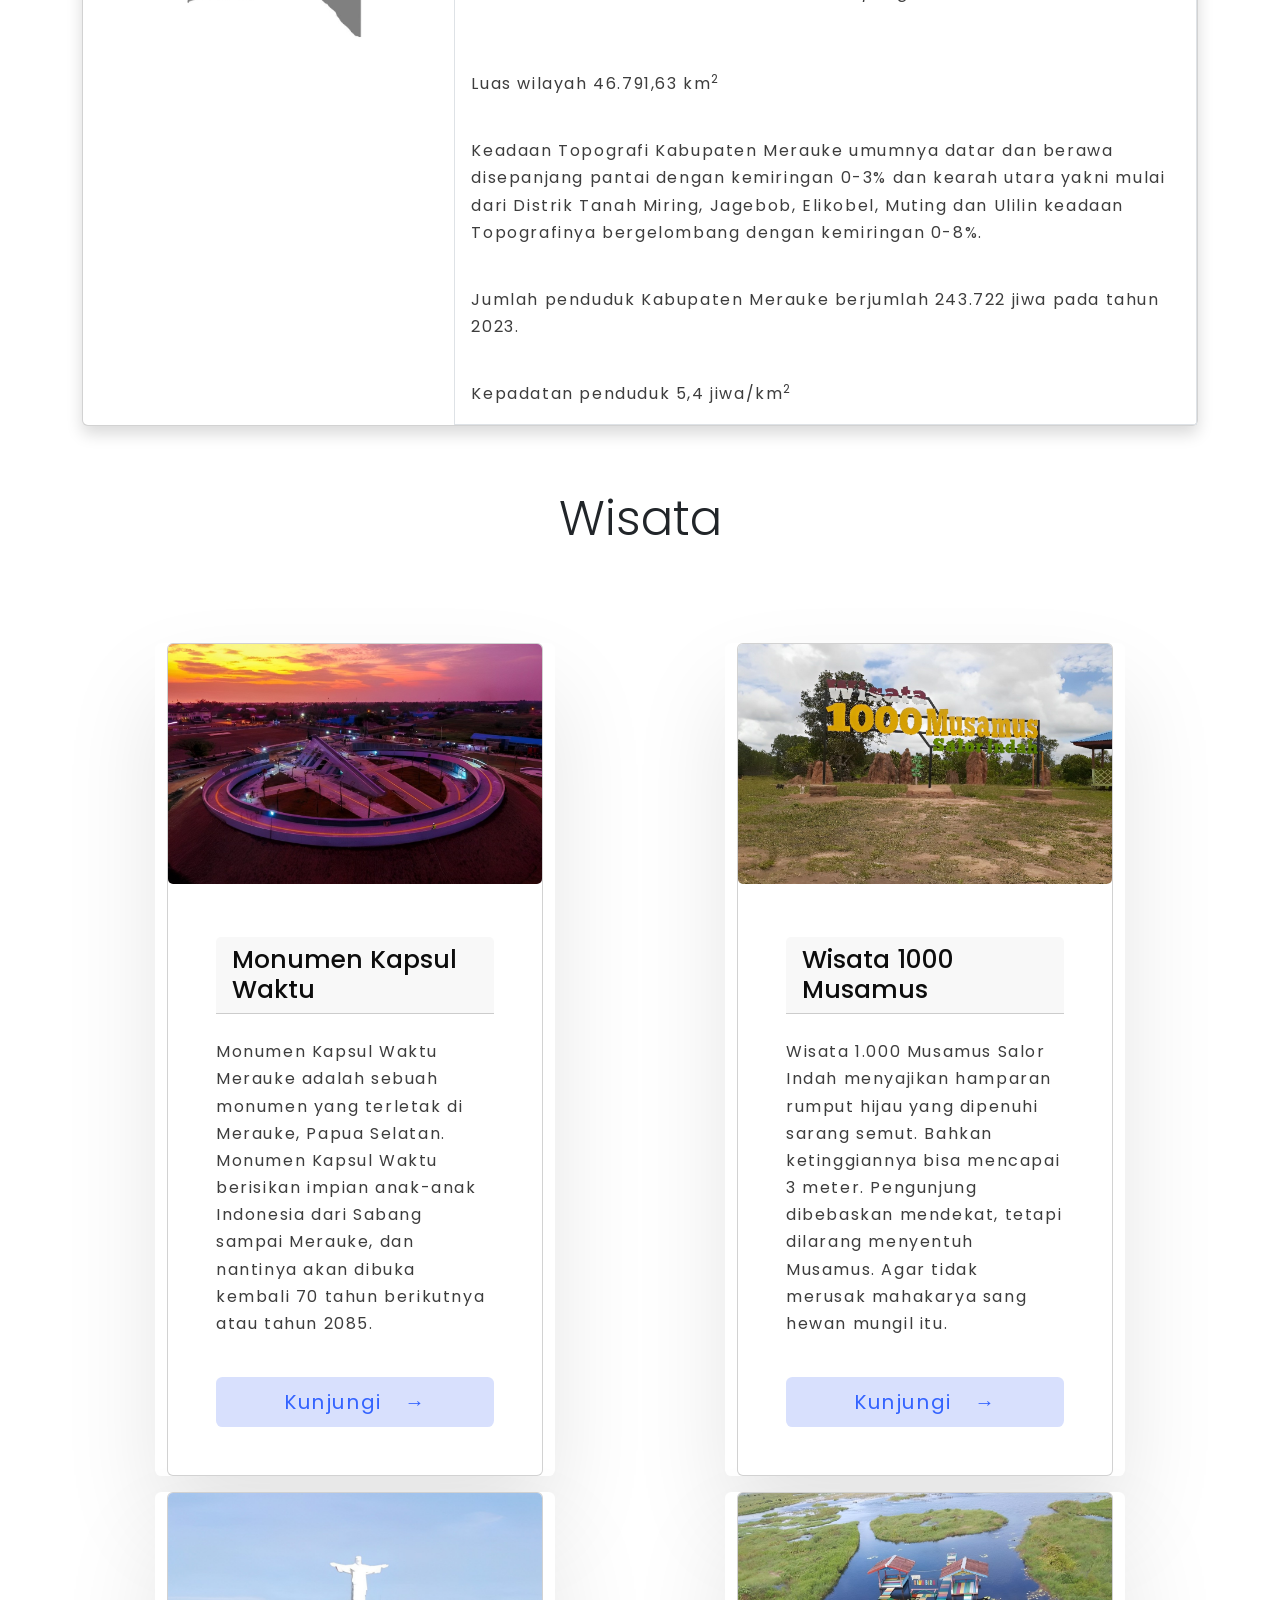
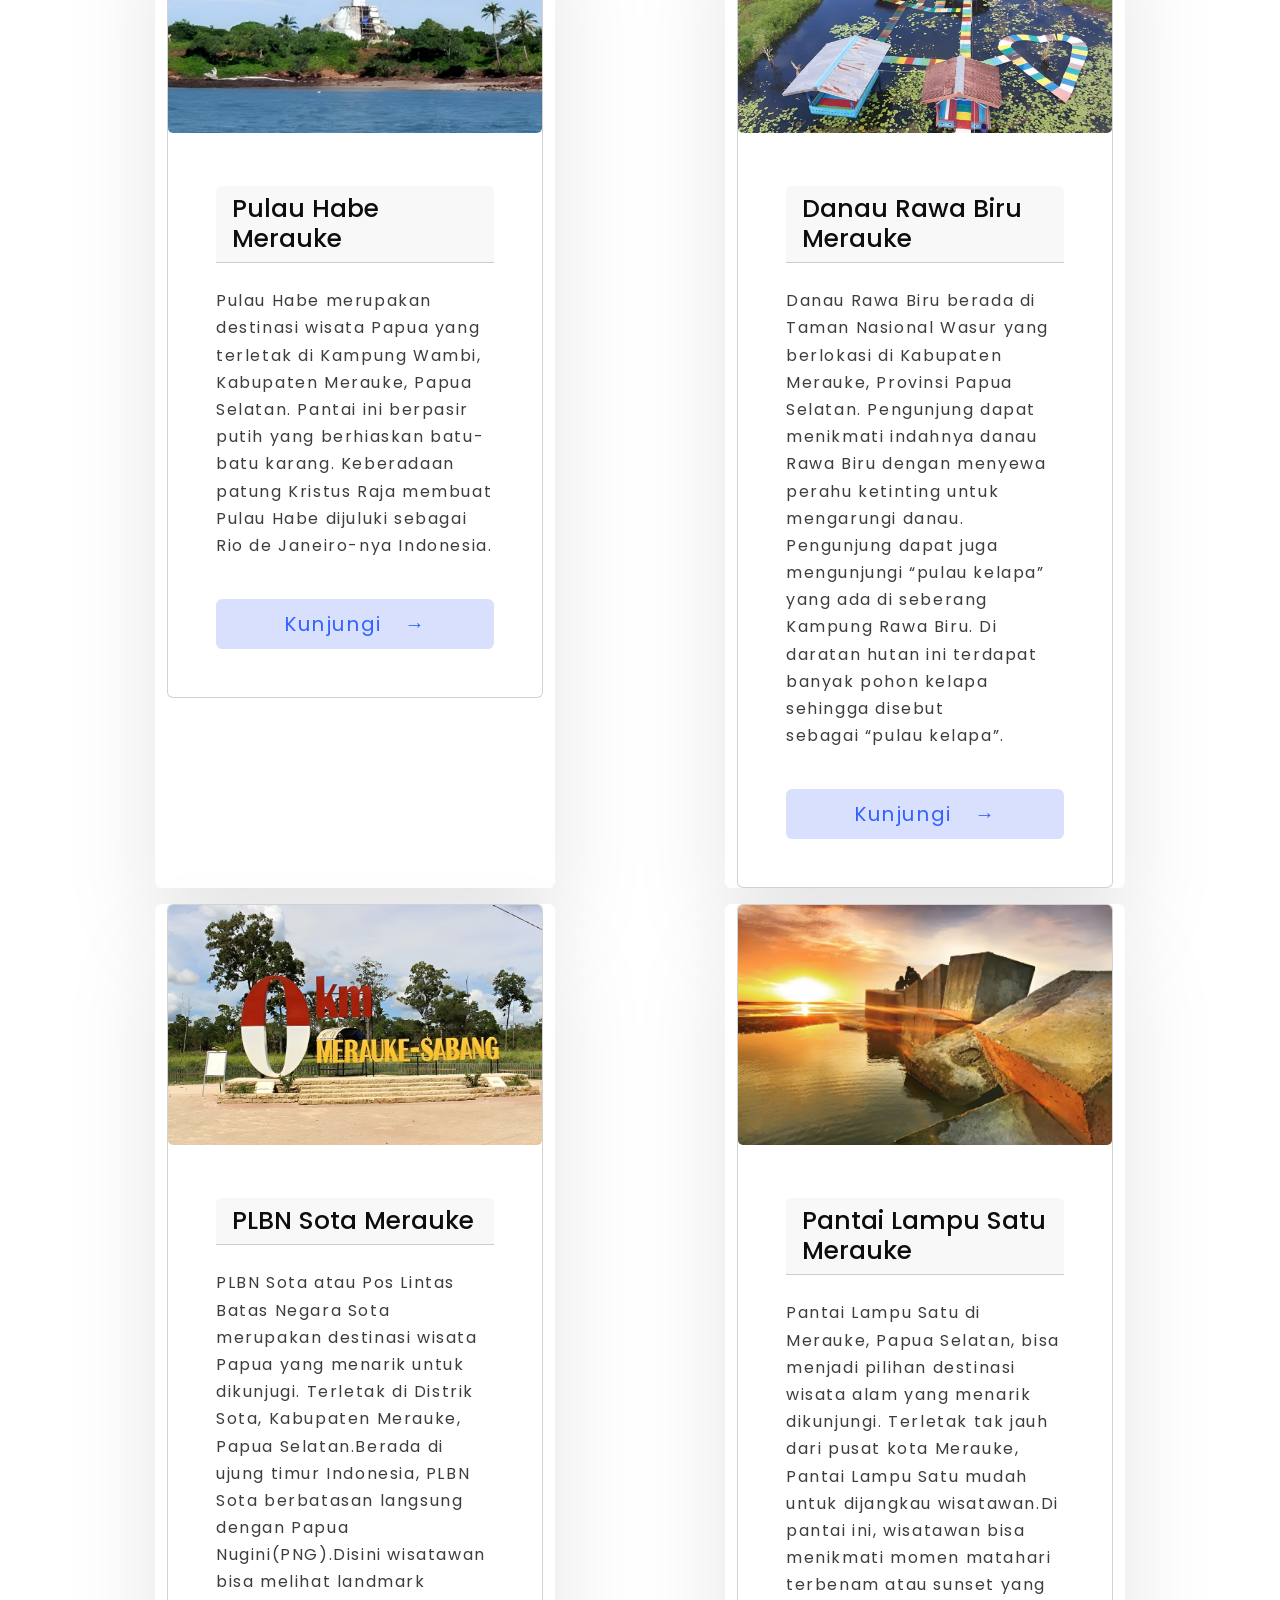
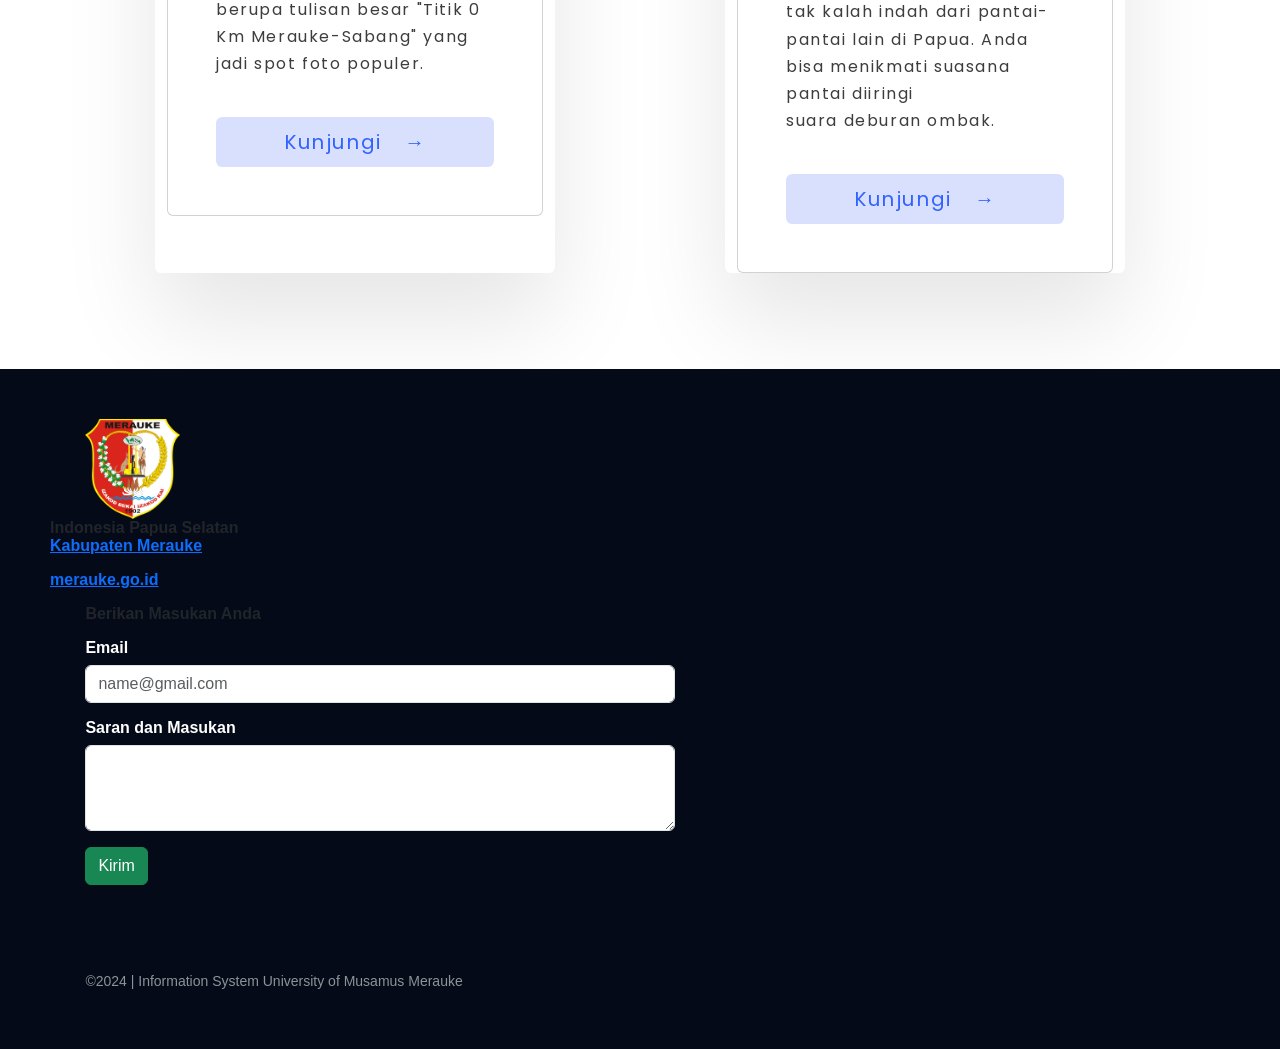
==== commit 841abd4c: "index.html" ====
--- a/index.html
+++ b/index.html
@@ -419,7 +419,7 @@
      <!--footer-->
 <footer class="footer " id="Tentang">
 <div class="footer-left">
-  <h6>Kabupaten Merauke</h6>
+  <p class="mb-3>Kabupaten Merauke</p>
   <div class="credit-card"><a class="mt-3" href="https://maps.app.goo.gl/wSgfzX8U8puK6Mp68" target="_blank">
     <img src="logo/merauke.png" alt=""></a>
   </div>
@@ -435,7 +435,7 @@
 </div>
 </div>   
 <div class="footer-right ">
-  <span><h6>Berikan Masukan Anda</h6></span>
+  <p class="mb-3">Berikan Masukan Anda</p>
   <div class="mb-3">
   <label for="exampleFormControlInput1" class="form-label text-white" >Email </label>
   <input type="email" class="form-control" id="exampleFormControlInput1" placeholder="name@gmail.com">
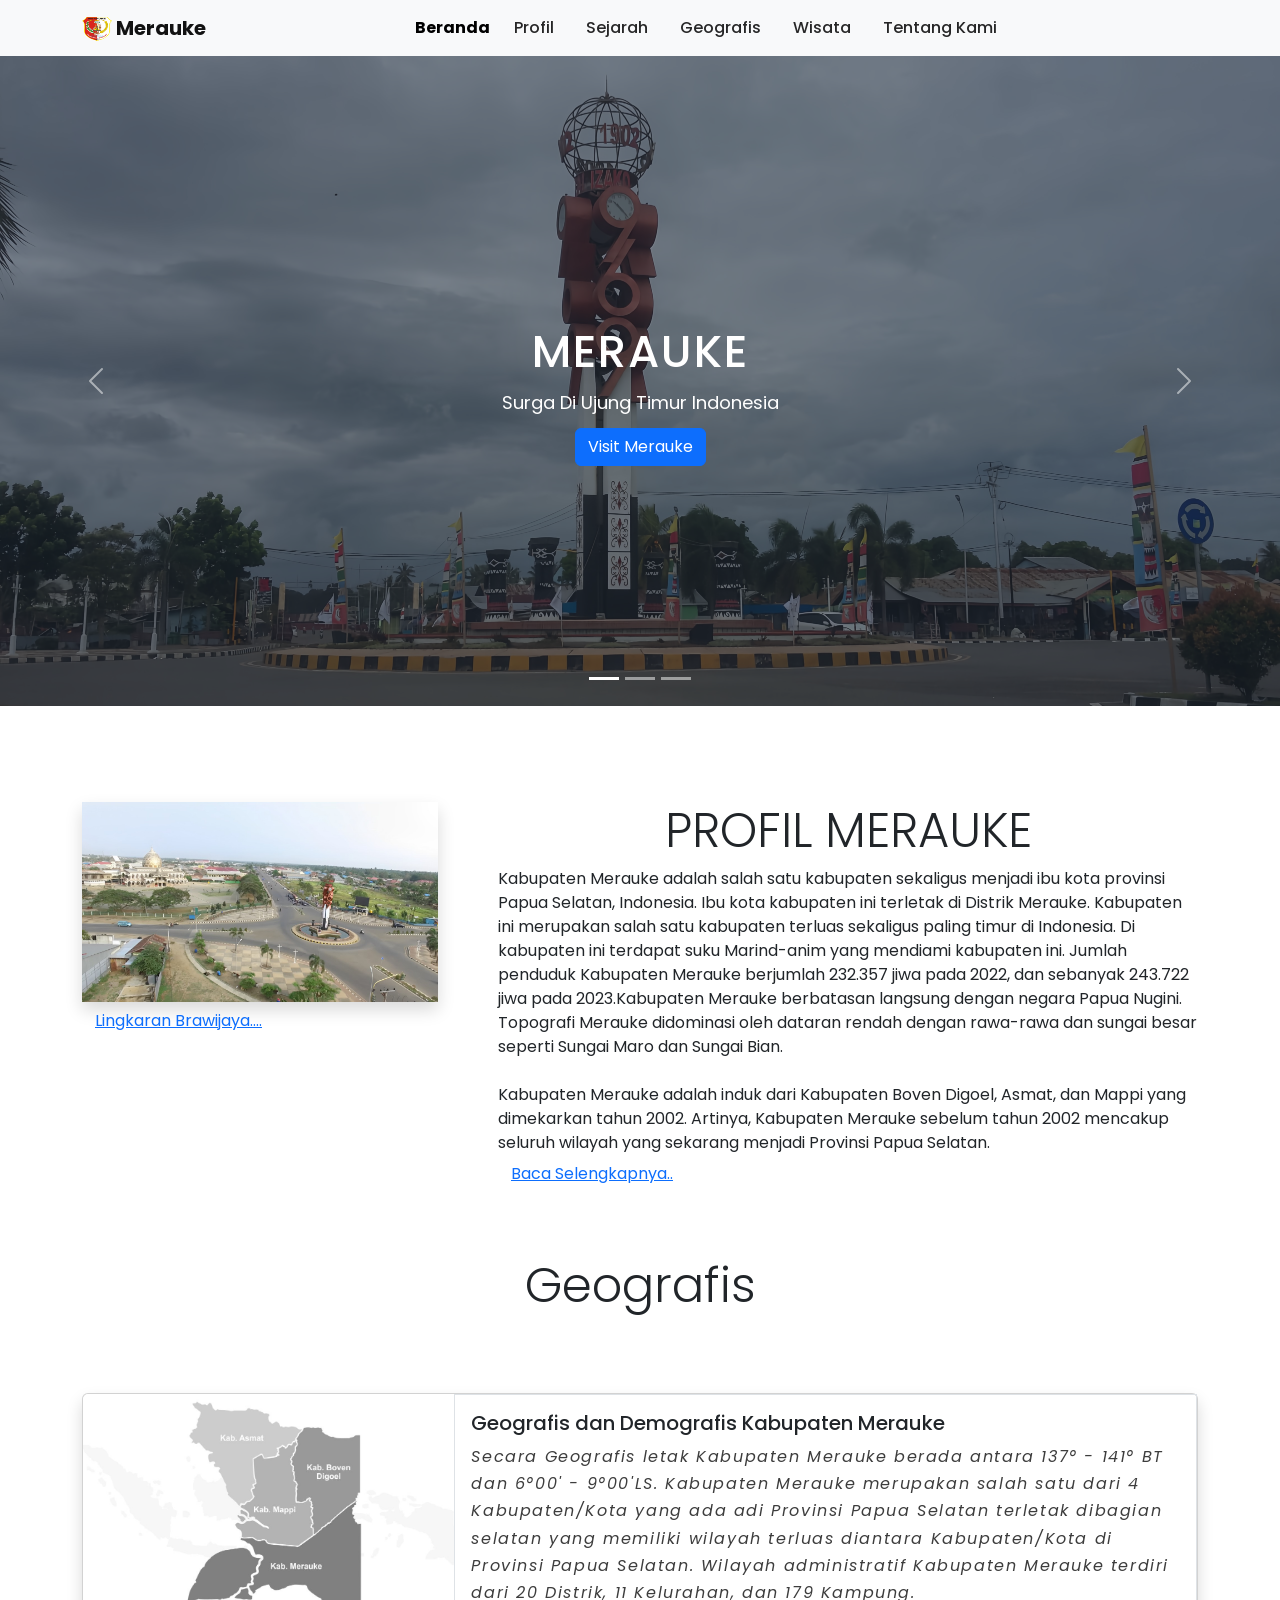
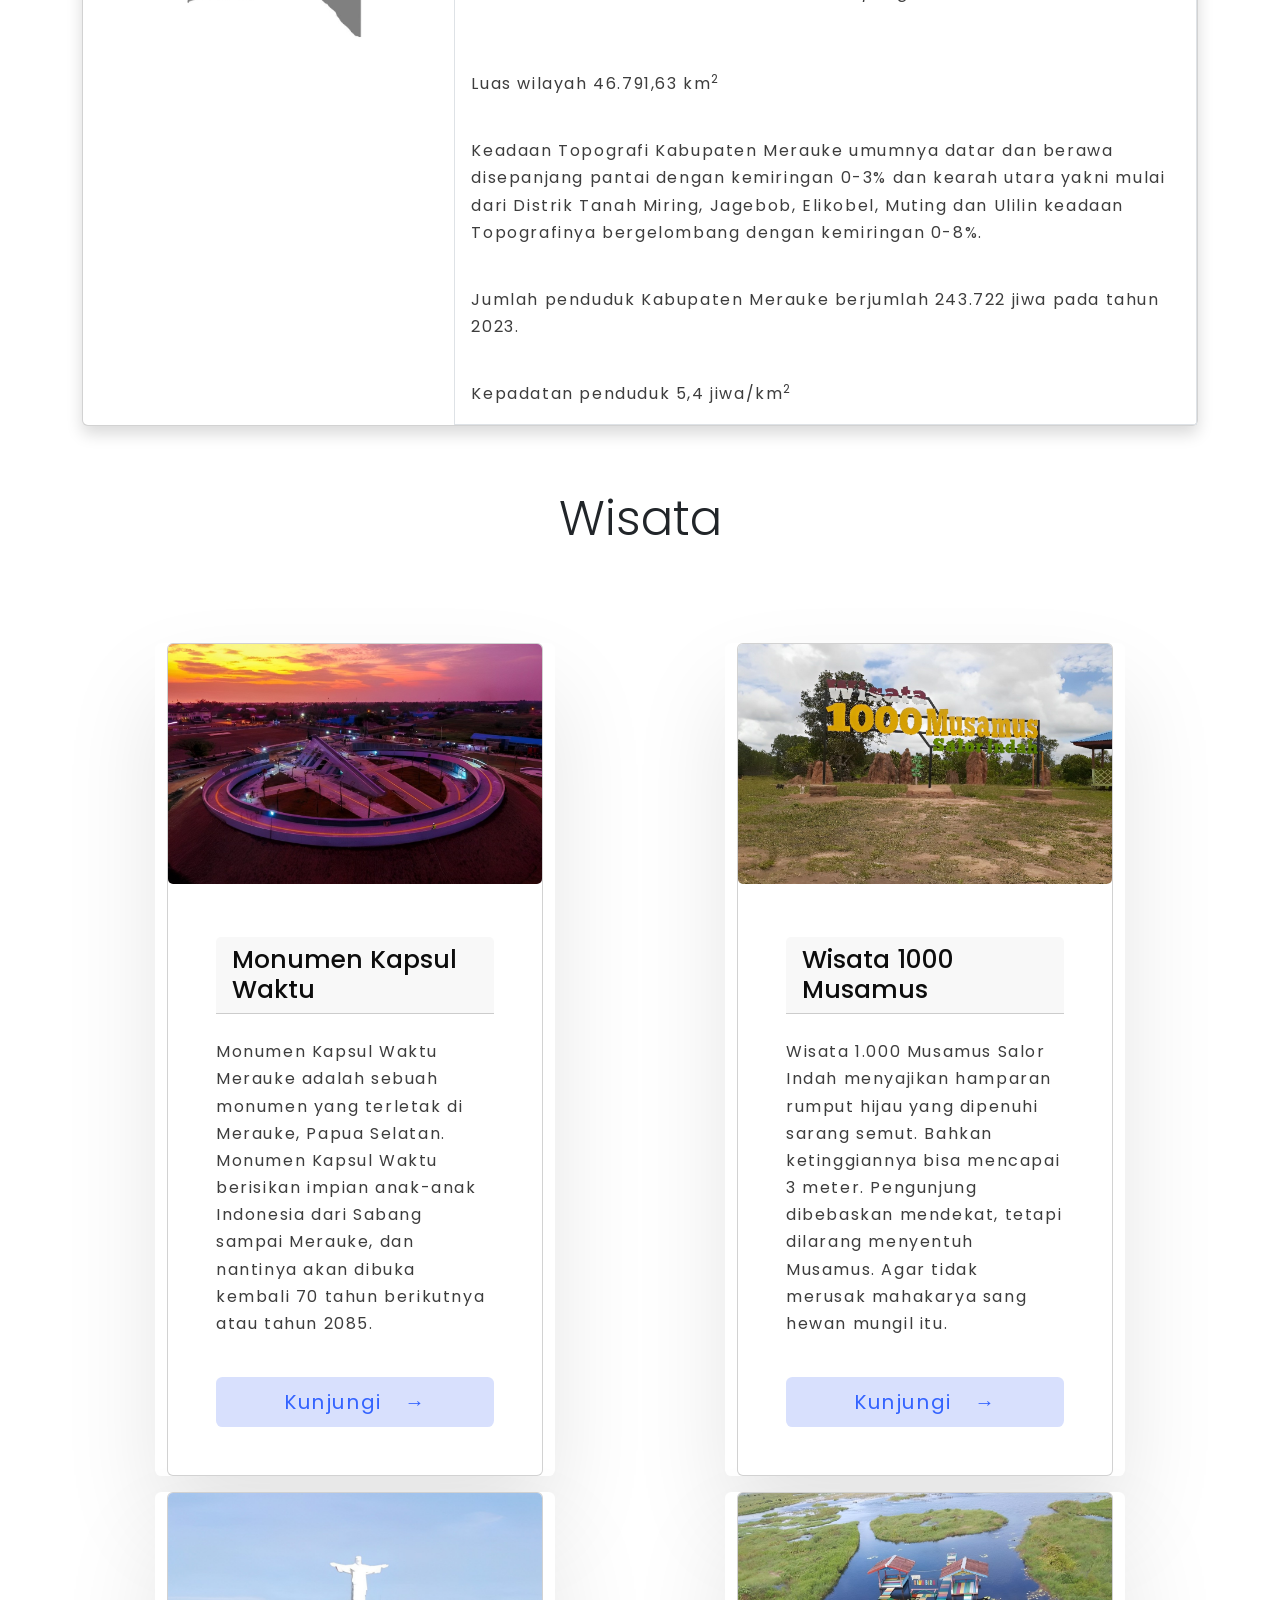
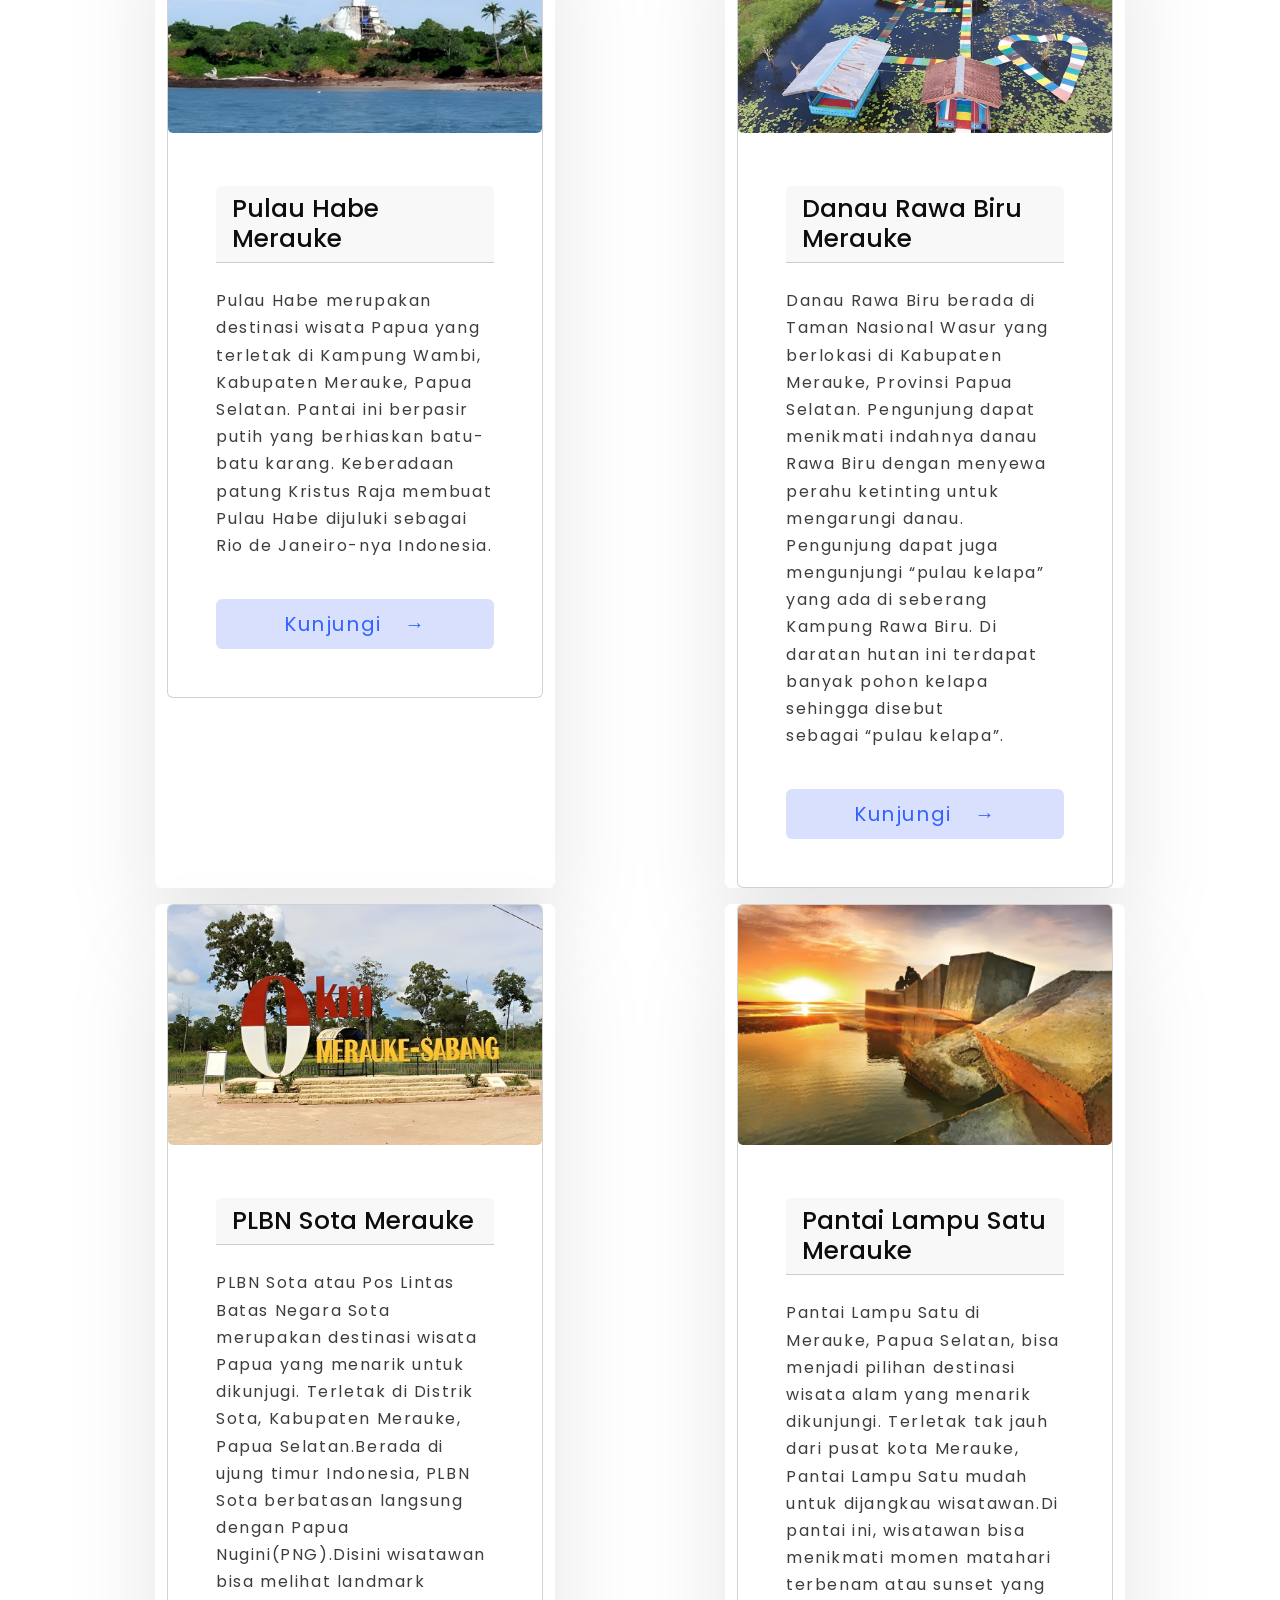
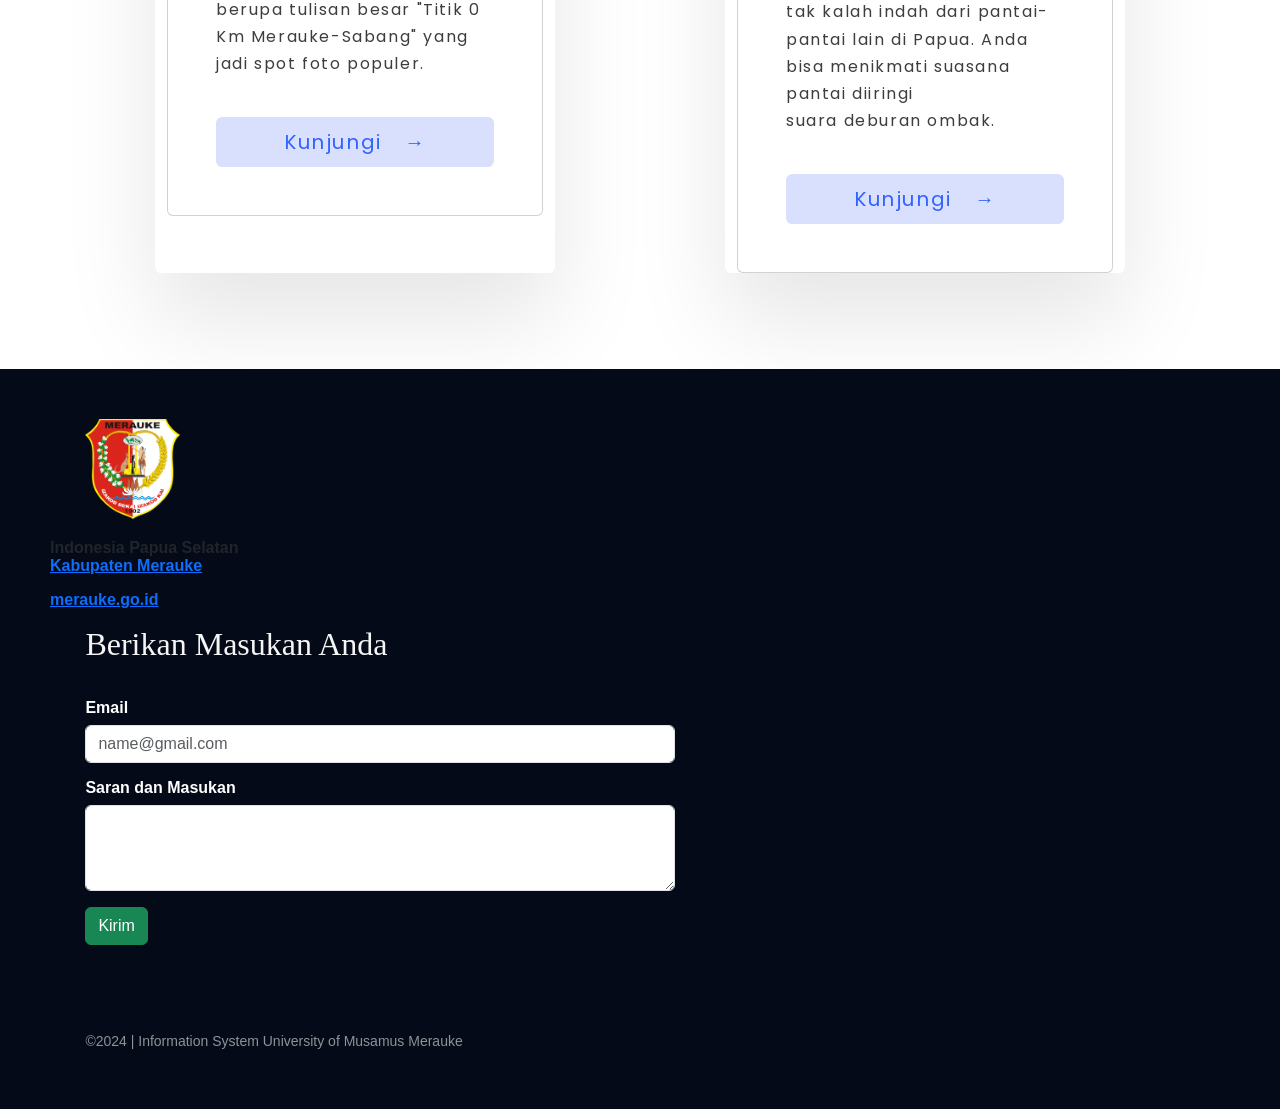
==== commit b82f53c3: "index.html" ====
--- a/index.html
+++ b/index.html
@@ -419,7 +419,7 @@
      <!--footer-->
 <footer class="footer " id="Tentang">
 <div class="footer-left">
-  <p class="mb-3>Kabupaten Merauke</p>
+  <h6 class="mb-3>Kabupaten Merauke</h6>
   <div class="credit-card"><a class="mt-3" href="https://maps.app.goo.gl/wSgfzX8U8puK6Mp68" target="_blank">
     <img src="logo/merauke.png" alt=""></a>
   </div>
@@ -435,7 +435,7 @@
 </div>
 </div>   
 <div class="footer-right ">
-  <p class="mb-3">Berikan Masukan Anda</p>
+  <span><h6 class="mb-3">Berikan Masukan Anda</h6></span>
   <div class="mb-3">
   <label for="exampleFormControlInput1" class="form-label text-white" >Email </label>
   <input type="email" class="form-control" id="exampleFormControlInput1" placeholder="name@gmail.com">
